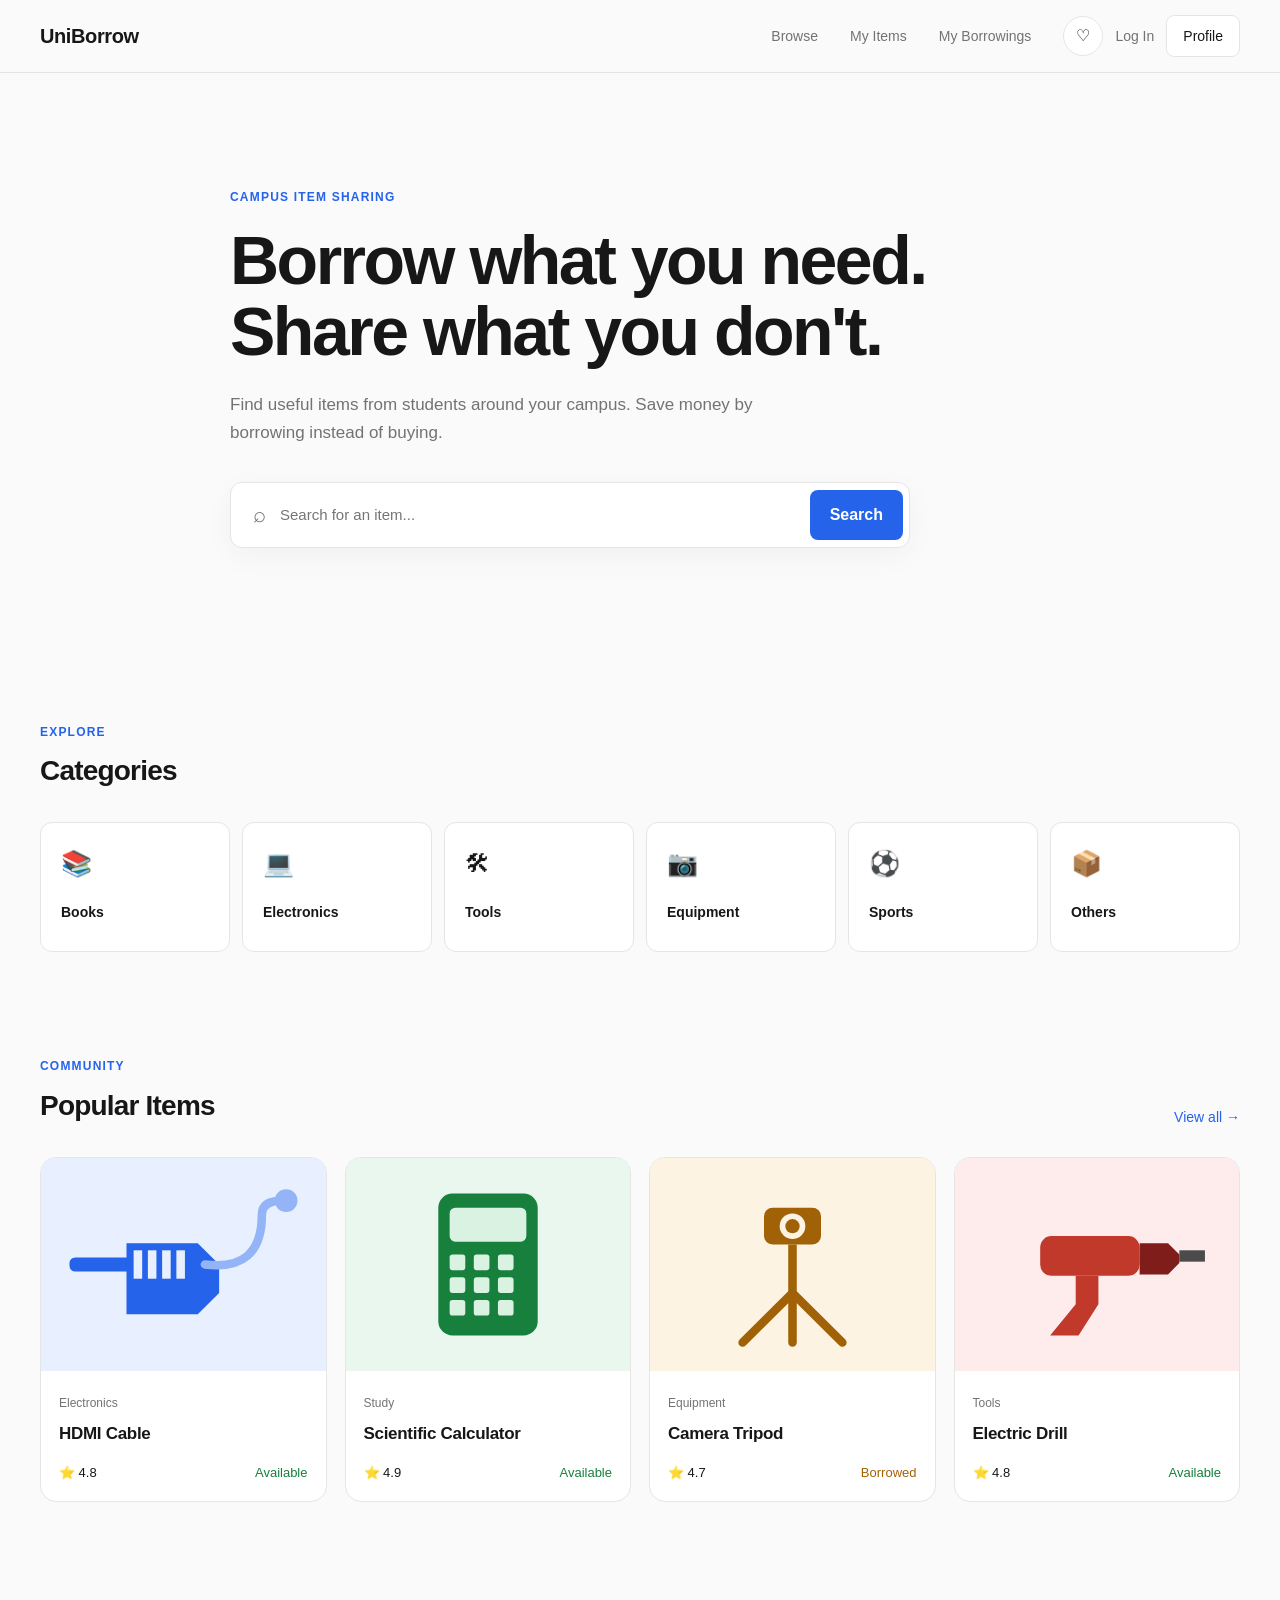
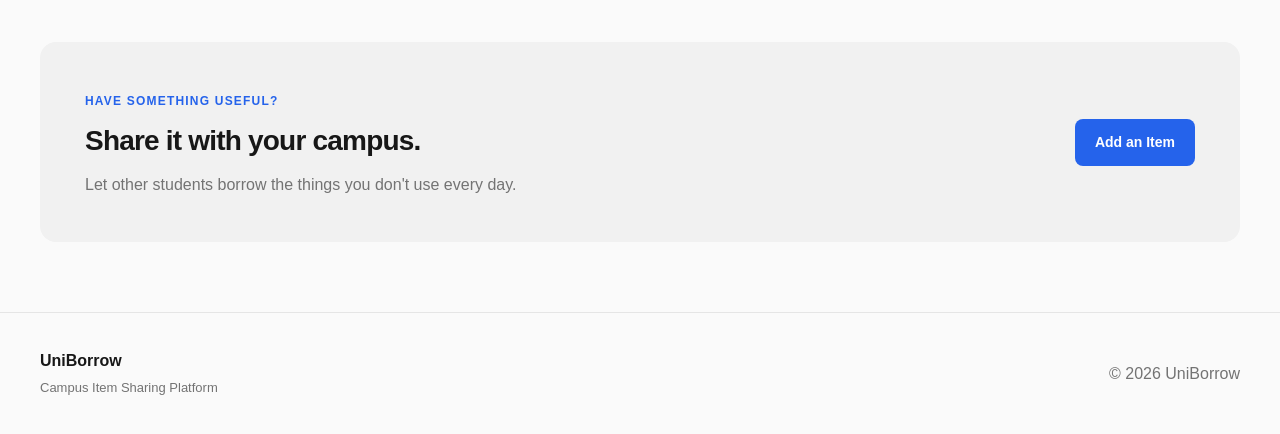
==== client/pages/index.html @ d25ca8e8 "Add files via upload" ====
<!DOCTYPE html>
<html lang="en">
<head>
    <meta charset="UTF-8">
    <meta name="viewport" content="width=device-width, initial-scale=1.0">
    <title>UniBorrow — UniBorrow</title>
    <link rel="stylesheet" href="../css/global.css">
    <link rel="stylesheet" href="../css/pages.css">
    
</head>
<body>
    <header class="navbar">
        <div class="container navbar-inner">
            <a href="index.html" class="logo">UniBorrow</a>
            <nav class="nav-links">
                <a href="browse.html">Browse</a>
                <a href="my-items.html">My Items</a>
                <a href="my-borrowings.html">My Borrowings</a>
            </nav>
            <div class="nav-actions">
                <button class="icon-button" aria-label="Notifications">♡</button>
                <a href="login.html" style="font-size:14px;color:var(--text-secondary);">Log In</a>
                <a href="profile.html" class="profile-button">Profile</a>
            </div>
        </div>
    </header>

    <main>
        <section class="hero">
            <div class="container hero-content">
                <span class="eyebrow">Campus Item Sharing</span>
                <h1>Borrow what you need.<br>Share what you don't.</h1>
                <p>Find useful items from students around your campus. Save money by borrowing instead of buying.</p>
                <form class="search-box" id="searchForm">
                    <span class="search-icon">⌕</span>
                    <input type="text" id="searchInput" placeholder="Search for an item..." autocomplete="off">
                    <button type="submit">Search</button>
                </form>
            </div>
        </section>

        <section class="section">
            <div class="container">
                <div class="section-header">
                    <div>
                        <span class="section-label">Explore</span>
                        <h2>Categories</h2>
                    </div>
                </div>
                <div class="categories">
                    <a href="browse.html?category=books" class="category-card"><span class="category-icon">📚</span><span>Books</span></a>
                    <a href="browse.html?category=electronics" class="category-card"><span class="category-icon">💻</span><span>Electronics</span></a>
                    <a href="browse.html?category=tools" class="category-card"><span class="category-icon">🛠</span><span>Tools</span></a>
                    <a href="browse.html?category=equipment" class="category-card"><span class="category-icon">📷</span><span>Equipment</span></a>
                    <a href="browse.html?category=sports" class="category-card"><span class="category-icon">⚽</span><span>Sports</span></a>
                    <a href="browse.html?category=others" class="category-card"><span class="category-icon">📦</span><span>Others</span></a>
                </div>
            </div>
        </section>

        <section class="section popular-section">
            <div class="container">
                <div class="section-header">
                    <div>
                        <span class="section-label">Community</span>
                        <h2>Popular Items</h2>
                    </div>
                    <a href="browse.html" class="view-all">View all →</a>
                </div>
                <div class="items-grid">
                <article class="item-card"><a href="item-detail.html?id=hdmi-cable" style="color:inherit;display:block;">
                    <div class="item-image">
                        <img src="../img/hdmi.svg" alt="HDMI Cable">
                    </div>
                    <div class="item-content">
                        <span class="item-category">Electronics</span>
                        <h3>HDMI Cable</h3>
                        <div class="item-meta">
                            <span>⭐ 4.8</span>
                            <span class="available">Available</span>
                        </div>
                    </div>
                </a></article>
                <article class="item-card"><a href="item-detail.html?id=scientific-calculator" style="color:inherit;display:block;">
                    <div class="item-image">
                        <img src="../img/calculator.svg" alt="Scientific Calculator">
                    </div>
                    <div class="item-content">
                        <span class="item-category">Study</span>
                        <h3>Scientific Calculator</h3>
                        <div class="item-meta">
                            <span>⭐ 4.9</span>
                            <span class="available">Available</span>
                        </div>
                    </div>
                </a></article>
                <article class="item-card"><a href="item-detail.html?id=camera-tripod" style="color:inherit;display:block;">
                    <div class="item-image">
                        <img src="../img/tripod.svg" alt="Camera Tripod">
                    </div>
                    <div class="item-content">
                        <span class="item-category">Equipment</span>
                        <h3>Camera Tripod</h3>
                        <div class="item-meta">
                            <span>⭐ 4.7</span>
                            <span class="borrowed">Borrowed</span>
                        </div>
                    </div>
                </a></article>
                <article class="item-card"><a href="item-detail.html?id=electric-drill" style="color:inherit;display:block;">
                    <div class="item-image">
                        <img src="../img/drill.svg" alt="Electric Drill">
                    </div>
                    <div class="item-content">
                        <span class="item-category">Tools</span>
                        <h3>Electric Drill</h3>
                        <div class="item-meta">
                            <span>⭐ 4.8</span>
                            <span class="available">Available</span>
                        </div>
                    </div>
                </a></article>
                </div>
            </div>
        </section>

        <section class="cta-section">
            <div class="container">
                <div class="cta">
                    <div>
                        <span class="section-label">Have something useful?</span>
                        <h2>Share it with your campus.</h2>
                        <p>Let other students borrow the things you don't use every day.</p>
                    </div>
                    <a href="add-item.html" class="primary-button">Add an Item</a>
                </div>
            </div>
        </section>

    </main>
    <footer class="footer">
        <div class="container footer-inner">
            <div>
                <strong>UniBorrow</strong>
                <p>Campus Item Sharing Platform</p>
            </div>
            <span>© 2026 UniBorrow</span>
        </div>
    </footer>

    <script src="../js/items.js"></script>
    <script src="../js/app.js"></script>
</body>
</html>
---- client/css/global.css ----
/* ==============================
   RESET
================================= */

* {
    margin: 0;
    padding: 0;
    box-sizing: border-box;
}

html {
    scroll-behavior: smooth;
}

body {
    font-family: Inter, "Noto Sans Thai", Arial, sans-serif;
    background: #fafafa;
    color: #171717;
    line-height: 1.6;
}

a {
    color: inherit;
    text-decoration: none;
}

button,
input {
    font: inherit;
}


/* ==============================
   VARIABLES
================================= */

:root {

    --background: #fafafa;
    --surface: #ffffff;

    --text: #171717;
    --text-secondary: #737373;

    --border: #e5e5e5;

    --accent: #2563eb;

    --success: #16803c;

    --warning: #a16207;

    --radius-sm: 8px;
    --radius-md: 12px;
    --radius-lg: 16px;

    --container: 1200px;
}


/* ==============================
   CONTAINER
================================= */

.container {
    width: min(
        calc(100% - 48px),
        var(--container)
    );

    margin: 0 auto;
}


/* ==============================
   NAVBAR
================================= */

.navbar {
    background: rgba(250, 250, 250, 0.95);
    border-bottom: 1px solid var(--border);

    position: sticky;
    top: 0;
    z-index: 100;
}

.navbar-inner {
    height: 72px;

    display: flex;
    align-items: center;
    justify-content: space-between;
}

.logo {
    font-size: 20px;
    font-weight: 700;
    letter-spacing: -0.4px;
}

.nav-links {
    display: flex;
    gap: 32px;

    margin-left: auto;
    margin-right: 32px;
}

.nav-links a {
    font-size: 14px;
    color: var(--text-secondary);

    transition: color 0.2s ease;
}

.nav-links a:hover {
    color: var(--text);
}

.nav-actions {
    display: flex;
    align-items: center;
    gap: 12px;
}

.icon-button {
    width: 40px;
    height: 40px;

    border: 1px solid var(--border);
    background: var(--surface);

    border-radius: 50%;

    cursor: pointer;
}

.profile-button {
    padding: 9px 16px;

    border: 1px solid var(--border);
    border-radius: var(--radius-sm);

    background: var(--surface);

    font-size: 14px;
}


/* ==============================
   HERO
================================= */

.hero {
    padding: 110px 0 100px;
}

.hero-content {
    max-width: 820px;
}

.eyebrow,
.section-label {
    font-size: 12px;
    font-weight: 600;

    text-transform: uppercase;
    letter-spacing: 1.2px;

    color: var(--accent);
}

.hero h1 {
    margin-top: 16px;

    font-size: clamp(42px, 6vw, 68px);

    line-height: 1.05;

    letter-spacing: -2.5px;
}

.hero p {
    max-width: 600px;

    margin-top: 24px;

    font-size: 17px;

    color: var(--text-secondary);
}


/* ==============================
   SEARCH
================================= */

.search-box {
    display: flex;
    align-items: center;

    max-width: 680px;

    margin-top: 36px;

    padding: 6px;

    background: var(--surface);

    border: 1px solid var(--border);

    border-radius: var(--radius-md);

    box-shadow:
        0 8px 30px rgba(0, 0, 0, 0.04);
}

.search-icon {
    padding-left: 16px;

    font-size: 22px;

    color: var(--text-secondary);
}

.search-box input {
    flex: 1;

    min-width: 0;

    padding: 14px;

    border: none;
    outline: none;

    background: transparent;

    font-size: 15px;
}

.search-box button {
    padding: 12px 20px;

    border: none;

    border-radius: 8px;

    background: var(--accent);
    color: white;

    cursor: pointer;

    font-weight: 600;
}


/* ==============================
   SECTION
================================= */

.section {
    padding: 70px 0;
}

.section-header {
    display: flex;
    justify-content: space-between;
    align-items: end;

    margin-bottom: 28px;
}

.section-header h2 {
    margin-top: 6px;

    font-size: 28px;

    letter-spacing: -0.8px;
}

.view-all {
    font-size: 14px;
    color: var(--accent);
}


/* ==============================
   CATEGORIES
================================= */

.categories {
    display: grid;

    grid-template-columns:
        repeat(6, 1fr);

    gap: 12px;
}

.category-card {
    display: flex;
    flex-direction: column;
    align-items: flex-start;

    gap: 18px;

    min-height: 130px;

    padding: 20px;

    background: var(--surface);

    border: 1px solid var(--border);

    border-radius: var(--radius-md);

    cursor: pointer;

    text-align: left;

    transition:
        transform 0.2s ease,
        border-color 0.2s ease;
}

.category-card:hover {
    transform: translateY(-2px);

    border-color: #cfcfcf;
}

.category-icon {
    font-size: 25px;
}

.category-card span:last-child {
    font-size: 14px;
    font-weight: 600;
}


/* ==============================
   ITEMS
================================= */

.popular-section {
    padding-top: 30px;
}

.items-grid {
    display: grid;

    grid-template-columns:
        repeat(4, 1fr);

    gap: 18px;
}

.item-card {
    overflow: hidden;

    background: var(--surface);

    border: 1px solid var(--border);

    border-radius: var(--radius-lg);

    transition:
        transform 0.2s ease,
        box-shadow 0.2s ease;
}

.item-card:hover {
    transform: translateY(-3px);

    box-shadow:
        0 12px 35px rgba(0, 0, 0, 0.06);
}

.item-image {
    aspect-ratio: 4 / 3;

    display: flex;
    align-items: center;
    justify-content: center;

    background: #f0f0f0;

    color: #a0a0a0;

    font-size: 13px;
    font-weight: 700;
    letter-spacing: 1px;
}

.item-content {
    padding: 18px;
}

.item-category {
    font-size: 12px;

    color: var(--text-secondary);
}

.item-content h3 {
    margin-top: 5px;

    font-size: 17px;

    letter-spacing: -0.3px;
}

.item-meta {
    display: flex;
    justify-content: space-between;

    margin-top: 16px;

    font-size: 13px;
}

.available {
    color: var(--success);
}

.borrowed {
    color: var(--warning);
}


/* ==============================
   CTA
================================= */

.cta-section {
    padding: 70px 0;
}

.cta {
    display: flex;
    align-items: center;
    justify-content: space-between;

    gap: 40px;

    padding: 45px;

    background: #f1f1f1;

    border-radius: var(--radius-lg);
}

.cta h2 {
    margin-top: 6px;

    font-size: 28px;

    letter-spacing: -0.8px;
}

.cta p {
    margin-top: 8px;

    color: var(--text-secondary);
}

.primary-button {
    flex-shrink: 0;

    padding: 12px 20px;

    background: var(--accent);
    color: white;

    border-radius: var(--radius-sm);

    font-size: 14px;
    font-weight: 600;
}


/* ==============================
   FOOTER
================================= */

.footer {
    border-top: 1px solid var(--border);

    padding: 35px 0;

    color: var(--text-secondary);
}

.footer-inner {
    display: flex;
    align-items: center;
    justify-content: space-between;
}

.footer strong {
    color: var(--text);
}

.footer p {
    margin-top: 4px;

    font-size: 13px;
}


/* ==============================
   RESPONSIVE
================================= */

@media (max-width: 900px) {

    .nav-links {
        display: none;
    }

    .categories {
        grid-template-columns:
            repeat(3, 1fr);
    }

    .items-grid {
        grid-template-columns:
            repeat(2, 1fr);
    }

}


@media (max-width: 600px) {

    .container {
        width: min(
            calc(100% - 32px),
            var(--container)
        );
    }

    .navbar-inner {
        height: 64px;
    }

    .hero {
        padding: 75px 0 65px;
    }

    .hero h1 {
        font-size: 42px;
        letter-spacing: -1.8px;
    }

    .hero p {
        font-size: 15px;
    }

    .search-box {
        margin-top: 28px;
    }

    .search-box button {
        padding: 11px 14px;
    }

    .categories {
        grid-template-columns:
            repeat(2, 1fr);
    }

    .items-grid {
        grid-template-columns: 1fr;
    }

    .section {
        padding: 50px 0;
    }

    .cta {
        flex-direction: column;
        align-items: flex-start;

        padding: 30px;
    }

    .footer-inner {
        flex-direction: column;
        align-items: flex-start;

        gap: 20px;
    }

}
---- client/css/pages.css ----
/* ==============================
   PAGE HEADER (non-hero pages)
================================= */

.page-header {
    padding: 48px 0 32px;
}

.page-header h1 {
    margin-top: 6px;
    font-size: 34px;
    letter-spacing: -1px;
}

/* ==============================
   BREADCRUMB
================================= */

.breadcrumb {
    padding-top: 24px;
    font-size: 13px;
    color: var(--text-secondary);
}

.breadcrumb a {
    color: var(--accent);
}

/* ==============================
   FILTER BAR
================================= */

.filter-bar {
    display: flex;
    gap: 12px;
    flex-wrap: wrap;
    margin-bottom: 28px;
}

.filter-bar select,
.filter-bar input[type="text"] {
    padding: 10px 14px;
    border: 1px solid var(--border);
    border-radius: var(--radius-sm);
    background: var(--surface);
    font-size: 14px;
}

.filter-bar input[type="text"] {
    flex: 1;
    min-width: 200px;
}

/* ==============================
   IMAGE IN CARDS
================================= */

.item-image img {
    width: 100%;
    height: 100%;
    object-fit: cover;
    display: block;
}

/* ==============================
   ITEM DETAIL
================================= */

.detail-layout {
    display: grid;
    grid-template-columns: 1fr 1fr;
    gap: 48px;
    padding: 40px 0 80px;
    align-items: start;
}

.detail-image {
    aspect-ratio: 4 / 3;
    background: var(--surface);
    border: 1px solid var(--border);
    border-radius: var(--radius-lg);
    overflow: hidden;
}

.detail-image img {
    width: 100%;
    height: 100%;
    object-fit: cover;
}

.detail-title {
    font-size: 30px;
    letter-spacing: -0.8px;
    margin-top: 8px;
}

.detail-meta {
    display: flex;
    gap: 16px;
    align-items: center;
    margin-top: 10px;
    font-size: 14px;
    color: var(--text-secondary);
}

.status-pill {
    display: inline-block;
    padding: 4px 12px;
    border-radius: 999px;
    font-size: 12px;
    font-weight: 600;
}

.status-pill.available {
    background: #e5f6ea;
    color: var(--success);
}

.status-pill.borrowed,
.status-pill.due-soon {
    background: #fdf1de;
    color: var(--warning);
}

.status-pill.overdue {
    background: #fbe7e6;
    color: #b3261e;
}

.owner-box {
    display: flex;
    align-items: center;
    gap: 12px;
    margin-top: 24px;
    padding: 16px;
    background: var(--surface);
    border: 1px solid var(--border);
    border-radius: var(--radius-md);
}

.avatar {
    width: 44px;
    height: 44px;
    border-radius: 50%;
    background: var(--accent);
    color: white;
    display: flex;
    align-items: center;
    justify-content: center;
    font-weight: 700;
    flex-shrink: 0;
}

.detail-desc {
    margin-top: 24px;
}

.detail-desc h3,
.detail-avail h3 {
    font-size: 13px;
    text-transform: uppercase;
    letter-spacing: 0.8px;
    color: var(--text-secondary);
    margin-bottom: 8px;
}

.detail-avail {
    margin-top: 24px;
}

.detail-actions {
    margin-top: 32px;
}

.full-button {
    width: 100%;
    padding: 14px;
    border: none;
    border-radius: var(--radius-sm);
    background: var(--accent);
    color: white;
    font-size: 15px;
    font-weight: 600;
    cursor: pointer;
}

.full-button:hover {
    opacity: 0.92;
}

/* ==============================
   FORMS
================================= */

.form-card {
    max-width: 520px;
    margin: 0 auto;
    padding: 36px;
    background: var(--surface);
    border: 1px solid var(--border);
    border-radius: var(--radius-lg);
}

.field {
    margin-bottom: 20px;
}

.field label {
    display: block;
    font-size: 13px;
    font-weight: 600;
    margin-bottom: 6px;
}

.field input,
.field select,
.field textarea {
    width: 100%;
    padding: 12px 14px;
    border: 1px solid var(--border);
    border-radius: var(--radius-sm);
    background: var(--background);
    font-size: 14px;
}

.field textarea {
    resize: vertical;
    min-height: 90px;
}

.upload-box {
    border: 1.5px dashed var(--border);
    border-radius: var(--radius-md);
    padding: 28px;
    text-align: center;
    color: var(--text-secondary);
    font-size: 13px;
    cursor: pointer;
}

.form-note {
    text-align: center;
    margin-top: 18px;
    font-size: 13px;
    color: var(--text-secondary);
}

.auth-wrap {
    padding: 70px 0 90px;
}

/* ==============================
   TABS
================================= */

.tabs {
    display: flex;
    gap: 8px;
    margin-bottom: 24px;
    border-bottom: 1px solid var(--border);
}

.tab {
    padding: 10px 16px;
    font-size: 14px;
    color: var(--text-secondary);
    border-bottom: 2px solid transparent;
    cursor: pointer;
    background: none;
    border-left: none;
    border-right: none;
    border-top: none;
}

.tab.active {
    color: var(--text);
    border-bottom-color: var(--accent);
    font-weight: 600;
}

/* ==============================
   LIST ROWS (My Borrowing / My Items)
================================= */

.list-row {
    display: flex;
    align-items: center;
    gap: 18px;
    padding: 16px;
    background: var(--surface);
    border: 1px solid var(--border);
    border-radius: var(--radius-md);
    margin-bottom: 12px;
}

.list-row-thumb {
    width: 64px;
    height: 64px;
    border-radius: var(--radius-sm);
    overflow: hidden;
    flex-shrink: 0;
    background: #f0f0f0;
}

.list-row-thumb img {
    width: 100%;
    height: 100%;
    object-fit: cover;
}

.list-row-info {
    flex: 1;
    min-width: 0;
}

.list-row-info h4 {
    font-size: 15px;
    margin-bottom: 4px;
}

.list-row-info span {
    font-size: 13px;
    color: var(--text-secondary);
}

.list-row-action {
    flex-shrink: 0;
}

.small-button {
    padding: 8px 14px;
    border: 1px solid var(--border);
    border-radius: var(--radius-sm);
    background: var(--surface);
    font-size: 13px;
    cursor: pointer;
}

.small-button:hover {
    border-color: var(--accent);
    color: var(--accent);
}

.empty-state {
    text-align: center;
    padding: 60px 20px;
    color: var(--text-secondary);
}

/* ==============================
   PROFILE
================================= */

.profile-header {
    display: flex;
    align-items: center;
    gap: 24px;
    padding: 48px 0 32px;
}

.profile-avatar {
    width: 84px;
    height: 84px;
    border-radius: 50%;
    background: var(--accent);
    color: white;
    display: flex;
    align-items: center;
    justify-content: center;
    font-size: 30px;
    font-weight: 700;
    flex-shrink: 0;
}

.profile-name {
    font-size: 26px;
    letter-spacing: -0.6px;
}

.profile-sub {
    color: var(--text-secondary);
    font-size: 14px;
    margin-top: 4px;
}

.stats-row {
    display: grid;
    grid-template-columns: repeat(3, 1fr);
    gap: 16px;
    margin-bottom: 40px;
}

.stat-card {
    padding: 20px;
    background: var(--surface);
    border: 1px solid var(--border);
    border-radius: var(--radius-md);
    text-align: center;
}

.stat-card .num {
    font-size: 26px;
    font-weight: 700;
    letter-spacing: -0.5px;
}

.stat-card .label {
    font-size: 12px;
    color: var(--text-secondary);
    margin-top: 4px;
}

/* ==============================
   RESPONSIVE ADDITIONS
================================= */

@media (max-width: 900px) {
    .detail-layout {
        grid-template-columns: 1fr;
    }
}

@media (max-width: 600px) {
    .stats-row {
        grid-template-columns: 1fr;
    }

    .form-card {
        padding: 24px;
    }
}
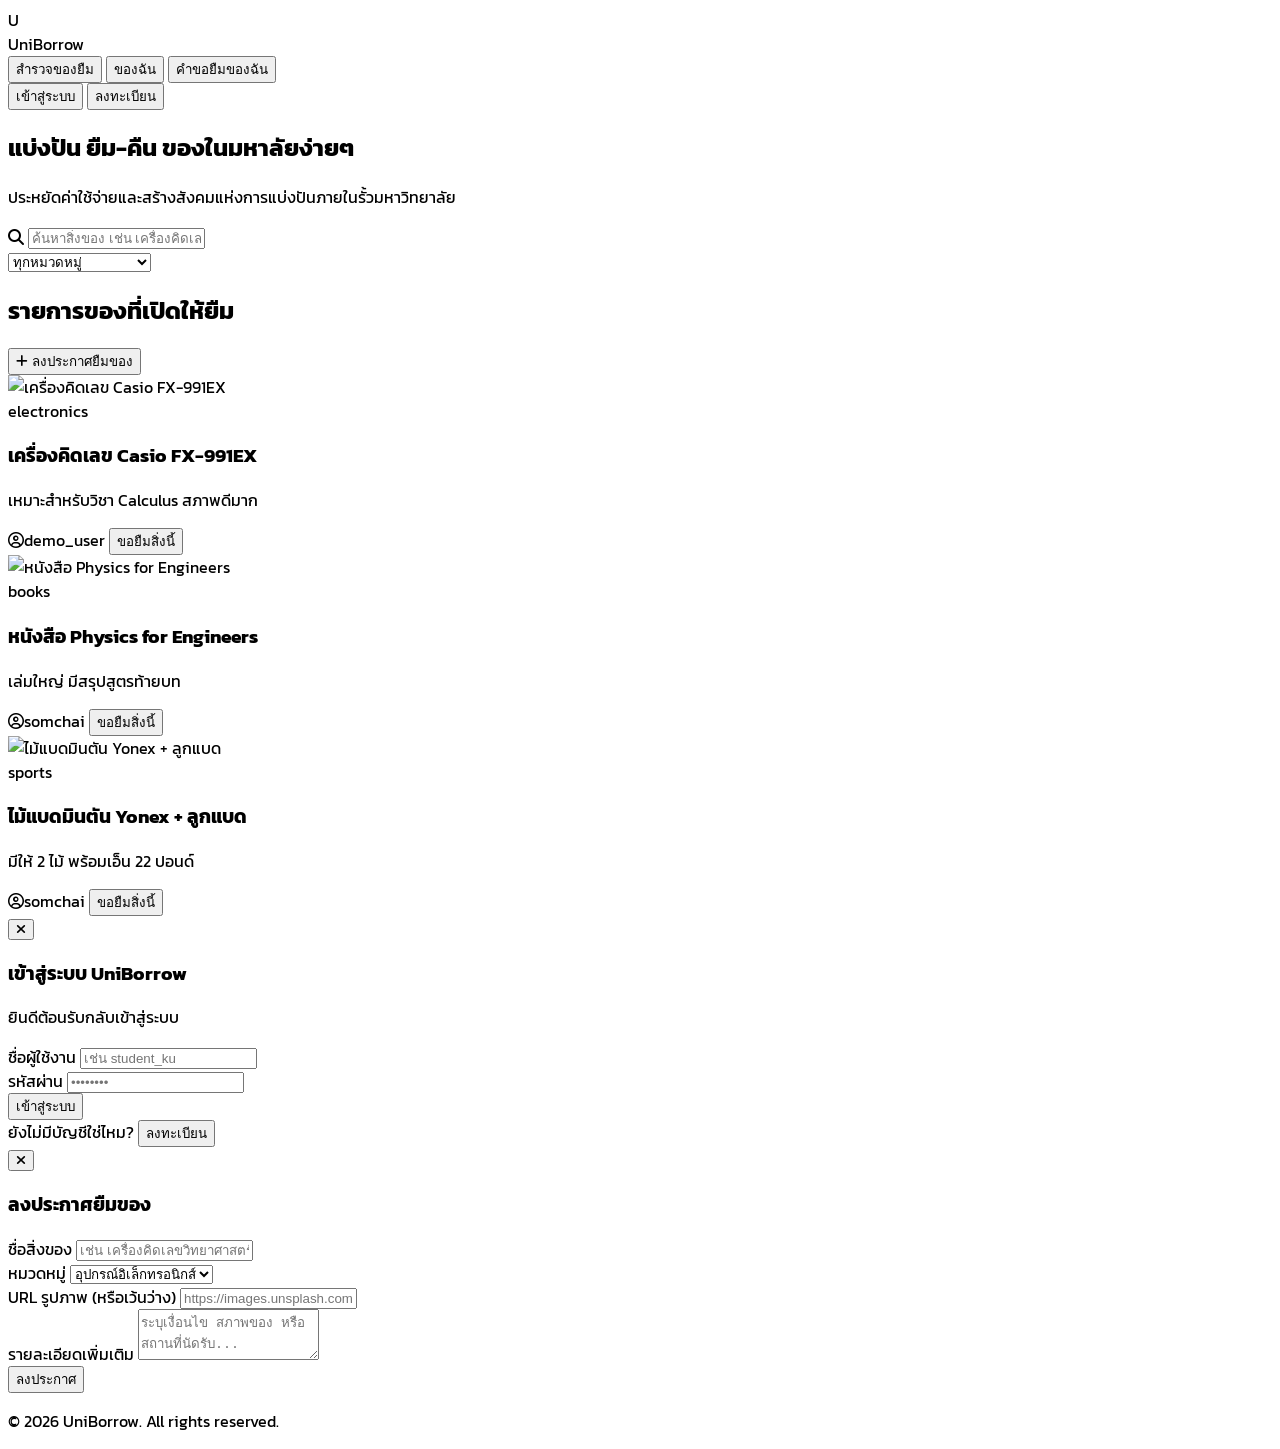
==== commit 4e323871: "Update index.html" ====
--- a/client/pages/index.html
+++ b/client/pages/index.html
@@ -1,154 +1,458 @@
 <!DOCTYPE html>
-<html lang="en">
+<html lang="th">
 <head>
-    <meta charset="UTF-8">
-    <meta name="viewport" content="width=device-width, initial-scale=1.0">
-    <title>UniBorrow — UniBorrow</title>
-    <link rel="stylesheet" href="../css/global.css">
-    <link rel="stylesheet" href="../css/pages.css">
-    
+  <meta charset="UTF-8" />
+  <meta name="viewport" content="width=device-width, initial-scale=1.0" />
+  <title>UniBorrow - แพลตฟอร์มยืม-คืนของในมหาวิทยาลัย</title>
+  <script src="https://cdn.tailwindcss.com"></script>
+  <link rel="stylesheet" href="https://cdnjs.cloudflare.com/ajax/libs/font-awesome/6.4.0/css/all.min.css" />
+  <style>
+    @import url('https://fonts.googleapis.com/css2?family=Kanit:wght@300;400;500;600&display=swap');
+    body { font-family: 'Kanit', sans-serif; }
+    .tab-content { display: none; }
+    .tab-content.active { display: block; }
+  </style>
 </head>
-<body>
-    <header class="navbar">
-        <div class="container navbar-inner">
-            <a href="index.html" class="logo">UniBorrow</a>
-            <nav class="nav-links">
-                <a href="browse.html">Browse</a>
-                <a href="my-items.html">My Items</a>
-                <a href="my-borrowings.html">My Borrowings</a>
-            </nav>
-            <div class="nav-actions">
-                <button class="icon-button" aria-label="Notifications">♡</button>
-                <a href="login.html" style="font-size:14px;color:var(--text-secondary);">Log In</a>
-                <a href="profile.html" class="profile-button">Profile</a>
+<body class="bg-slate-50 text-slate-800 min-h-screen flex flex-col">
+
+  <!-- Navigation -->
+  <nav class="bg-white border-b border-slate-200 sticky top-0 z-50">
+    <div class="max-w-6xl mx-auto px-4 sm:px-6 lg:px-8">
+      <div class="flex justify-between h-16 items-center">
+        <div class="flex items-center space-x-3 cursor-pointer" onclick="switchTab('explore')">
+          <div class="w-10 h-10 rounded-xl bg-indigo-600 flex items-center justify-center text-white font-bold text-xl shadow-md shadow-indigo-100">
+            U
+          </div>
+          <span class="text-xl font-bold bg-gradient-to-r from-indigo-600 to-violet-600 bg-clip-text text-transparent">UniBorrow</span>
+        </div>
+
+        <!-- Navigation Links -->
+        <div class="hidden md:flex items-center space-x-1">
+          <button onclick="switchTab('explore')" class="nav-btn px-4 py-2 rounded-lg text-sm font-medium text-slate-600 hover:bg-slate-100 transition">สำรวจของยืม</button>
+          <button id="nav-my-items" onclick="switchTab('my-items')" class="nav-btn px-4 py-2 rounded-lg text-sm font-medium text-slate-600 hover:bg-slate-100 transition hidden">ของฉัน</button>
+          <button id="nav-my-requests" onclick="switchTab('my-requests')" class="nav-btn px-4 py-2 rounded-lg text-sm font-medium text-slate-600 hover:bg-slate-100 transition hidden">คำขอยืมของฉัน</button>
+        </div>
+
+        <!-- User Actions -->
+        <div class="flex items-center space-x-3" id="auth-buttons">
+          <!-- Rendered via JS -->
+        </div>
+      </div>
+    </div>
+  </nav>
+
+  <!-- Main Content Area -->
+  <main class="max-w-6xl mx-auto px-4 sm:px-6 lg:px-8 py-8 flex-grow w-full">
+
+    <!-- Tab 1: Explore & Search -->
+    <section id="tab-explore" class="tab-content active space-y-6">
+      <div class="bg-gradient-to-r from-indigo-500 to-purple-600 rounded-2xl p-6 md:p-10 text-white shadow-lg">
+        <h1 class="text-2xl md:text-4xl font-bold mb-2">แบ่งปัน ยืม-คืน ของในมหาลัยง่ายๆ</h1>
+        <p class="text-indigo-100 mb-6 text-sm md:text-base">ประหยัดค่าใช้จ่ายและสร้างสังคมแห่งการแบ่งปันภายในรั้วมหาวิทยาลัย</p>
+        
+        <div class="flex flex-col sm:flex-row gap-3 bg-white p-2 rounded-xl shadow-md">
+          <div class="flex-1 flex items-center px-3 text-slate-400">
+            <i class="fa-solid font-bold fa-magnifying-glass mr-2"></i>
+            <input type="text" id="search-input" oninput="filterItems()" placeholder="ค้นหาสิ่งของ เช่น เครื่องคิดเลข, หนังสือ..." class="w-full text-slate-800 focus:outline-none text-sm" />
+          </div>
+          <select id="category-filter" onchange="filterItems()" class="bg-slate-50 text-slate-700 px-3 py-2 rounded-lg text-sm font-medium focus:outline-none border border-slate-200">
+            <option value="all">ทุกหมวดหมู่</option>
+            <option value="electronics">อุปกรณ์อิเล็กทรอนิกส์</option>
+            <option value="books">หนังสือ / การเรียน</option>
+            <option value="sports">อุปกรณ์กีฬา</option>
+            <option value="others">อื่นๆ</option>
+          </select>
+        </div>
+      </div>
+
+      <div class="flex justify-between items-center pt-4">
+        <h2 class="text-xl font-bold text-slate-800">รายการของที่เปิดให้ยืม</h2>
+        <button id="add-item-btn" onclick="openAddItemModal()" class="hidden bg-indigo-600 hover:bg-indigo-700 text-white px-4 py-2 rounded-xl text-sm font-medium shadow-md shadow-indigo-100 transition flex items-center gap-2">
+          <i class="fa-solid fa-plus"></i> ลงประกาศยืมของ
+        </button>
+      </div>
+
+      <!-- Item Grid -->
+      <div id="items-grid" class="grid grid-cols-1 sm:grid-cols-2 md:grid-cols-3 lg:grid-cols-4 gap-6">
+        <!-- Rendered dynamically -->
+      </div>
+    </section>
+
+    <!-- Tab 2: My Items -->
+    <section id="tab-my-items" class="tab-content space-y-6">
+      <div class="flex justify-between items-center">
+        <div>
+          <h1 class="text-2xl font-bold text-slate-800">ของที่ฉันเปิดให้ยืม</h1>
+          <p class="text-sm text-slate-500">จัดการรายการสิ่งของที่คุณลงประกาศไว้</p>
+        </div>
+        <button onclick="openAddItemModal()" class="bg-indigo-600 hover:bg-indigo-700 text-white px-4 py-2 rounded-xl text-sm font-medium transition flex items-center gap-2">
+          <i class="fa-solid fa-plus"></i> เพิ่มรายการ
+        </button>
+      </div>
+      <div id="my-items-grid" class="grid grid-cols-1 sm:grid-cols-2 md:grid-cols-3 lg:grid-cols-4 gap-6">
+        <!-- Rendered dynamically -->
+      </div>
+    </section>
+
+    <!-- Tab 3: My Requests -->
+    <section id="tab-my-requests" class="tab-content space-y-6">
+      <div>
+        <h1 class="text-2xl font-bold text-slate-800">คำขอยืมของฉัน</h1>
+        <p class="text-sm text-slate-500">ติดตามสถานะคำขอยืมสิ่งของของคุณ</p>
+      </div>
+      <div id="my-requests-list" class="space-y-4">
+        <!-- Rendered dynamically -->
+      </div>
+    </section>
+
+  </main>
+
+  <!-- Login/Register Modal -->
+  <div id="auth-modal" class="fixed inset-0 bg-slate-900/40 backdrop-blur-sm hidden items-center justify-center p-4 z-50">
+    <div class="bg-white w-full max-w-md rounded-2xl p-6 shadow-2xl relative">
+      <button onclick="closeAuthModal()" class="absolute top-4 right-4 text-slate-400 hover:text-slate-600"><i class="fa-solid fa-xmark text-lg"></i></button>
+      
+      <div class="mb-6 text-center">
+        <h3 id="auth-title" class="text-xl font-bold text-slate-800">เข้าสู่ระบบ UniBorrow</h3>
+        <p id="auth-subtitle" class="text-xs text-slate-500 mt-1">ยินดีต้อนรับกลับเข้าสู่ระบบ</p>
+      </div>
+
+      <form id="auth-form" onsubmit="handleAuthSubmit(event)" class="space-y-4">
+        <div>
+          <label class="block text-xs font-semibold text-slate-600 mb-1">ชื่อผู้ใช้งาน</label>
+          <input type="text" id="auth-username" required class="w-full px-3 py-2 border border-slate-200 rounded-lg text-sm focus:outline-none focus:ring-2 focus:ring-indigo-500" placeholder="เช่น student_ku">
+        </div>
+        <div>
+          <label class="block text-xs font-semibold text-slate-600 mb-1">รหัสผ่าน</label>
+          <input type="password" id="auth-password" required class="w-full px-3 py-2 border border-slate-200 rounded-lg text-sm focus:outline-none focus:ring-2 focus:ring-indigo-500" placeholder="••••••••">
+        </div>
+        <button type="submit" id="auth-submit-btn" class="w-full bg-indigo-600 hover:bg-indigo-700 text-white py-2.5 rounded-xl text-sm font-medium shadow-md shadow-indigo-100 transition">
+          เข้าสู่ระบบ
+        </button>
+      </form>
+
+      <div class="mt-4 text-center text-xs text-slate-500">
+        <span id="auth-toggle-text">ยังไม่มีบัญชีใช่ไหม?</span>
+        <button onclick="toggleAuthMode()" id="auth-toggle-btn" class="text-indigo-600 font-semibold hover:underline ml-1">ลงทะเบียน</button>
+      </div>
+    </div>
+  </div>
+
+  <!-- Add Item Modal -->
+  <div id="add-item-modal" class="fixed inset-0 bg-slate-900/40 backdrop-blur-sm hidden items-center justify-center p-4 z-50">
+    <div class="bg-white w-full max-w-lg rounded-2xl p-6 shadow-2xl relative">
+      <button onclick="closeAddItemModal()" class="absolute top-4 right-4 text-slate-400 hover:text-slate-600"><i class="fa-solid fa-xmark text-lg"></i></button>
+      <h3 class="text-xl font-bold text-slate-800 mb-4">ลงประกาศยืมของ</h3>
+
+      <form onsubmit="handleAddItemSubmit(event)" class="space-y-4">
+        <div>
+          <label class="block text-xs font-semibold text-slate-600 mb-1">ชื่อสิ่งของ</label>
+          <input type="text" id="item-title" required class="w-full px-3 py-2 border border-slate-200 rounded-lg text-sm focus:outline-none focus:ring-2 focus:ring-indigo-500" placeholder="เช่น เครื่องคิดเลขวิทยาศาสตร์ Casio">
+        </div>
+        <div class="grid grid-cols-2 gap-3">
+          <div>
+            <label class="block text-xs font-semibold text-slate-600 mb-1">หมวดหมู่</label>
+            <select id="item-category" class="w-full px-3 py-2 border border-slate-200 rounded-lg text-sm focus:outline-none focus:ring-2 focus:ring-indigo-500">
+              <option value="electronics">อุปกรณ์อิเล็กทรอนิกส์</option>
+              <option value="books">หนังสือ / การเรียน</option>
+              <option value="sports">อุปกรณ์กีฬา</option>
+              <option value="others">อื่นๆ</option>
+            </select>
+          </div>
+          <div>
+            <label class="block text-xs font-semibold text-slate-600 mb-1">URL รูปภาพ (หรือเว้นว่าง)</label>
+            <input type="url" id="item-image" class="w-full px-3 py-2 border border-slate-200 rounded-lg text-sm focus:outline-none focus:ring-2 focus:ring-indigo-500" placeholder="https://images.unsplash.com/...">
+          </div>
+        </div>
+        <div>
+          <label class="block text-xs font-semibold text-slate-600 mb-1">รายละเอียดเพิ่มเติม</label>
+          <textarea id="item-desc" rows="3" class="w-full px-3 py-2 border border-slate-200 rounded-lg text-sm focus:outline-none focus:ring-2 focus:ring-indigo-500" placeholder="ระบุเงื่อนไข สภาพของ หรือสถานที่นัดรับ..."></textarea>
+        </div>
+        <button type="submit" class="w-full bg-indigo-600 hover:bg-indigo-700 text-white py-2.5 rounded-xl text-sm font-medium shadow-md shadow-indigo-100 transition">
+          ลงประกาศ
+        </button>
+      </form>
+    </div>
+  </div>
+
+  <footer class="bg-white border-t border-slate-200 py-6 text-center text-xs text-slate-400">
+    <p>© 2026 UniBorrow. All rights reserved.</p>
+  </footer>
+
+  <!-- Application Logic Script -->
+  <script>
+    // Initial Seed Data
+    const defaultItems = [
+      { id: '1', title: 'เครื่องคิดเลข Casio FX-991EX', category: 'electronics', owner: 'demo_user', image: 'https://images.unsplash.com/photo-1594980596870-8aa52a78d8cd?w=400', desc: 'เหมาะสำหรับวิชา Calculus สภาพดีมาก' },
+      { id: '2', title: 'หนังสือ Physics for Engineers', category: 'books', owner: 'somchai', image: 'https://images.unsplash.com/photo-1544716278-ca5e3f4abd8c?w=400', desc: 'เล่มใหญ่ มีสรุปสูตรท้ายบท' },
+      { id: '3', title: 'ไม้แบดมินตัน Yonex + ลูกแบด', category: 'sports', owner: 'somchai', image: 'https://images.unsplash.com/photo-1626225967045-94408422615d?w=400', desc: 'มีให้ 2 ไม้ พร้อมเอ็น 22 ปอนด์' }
+    ];
+
+    let currentUser = JSON.parse(localStorage.getItem('uniborrow_user')) || null;
+    let items = JSON.parse(localStorage.getItem('uniborrow_items')) || defaultItems;
+    let requests = JSON.parse(localStorage.getItem('uniborrow_requests')) || [];
+    let isRegisterMode = false;
+
+    // Save state
+    function saveData() {
+      localStorage.setItem('uniborrow_items', JSON.stringify(items));
+      localStorage.setItem('uniborrow_requests', JSON.stringify(requests));
+      if (currentUser) {
+        localStorage.setItem('uniborrow_user', JSON.stringify(currentUser));
+      } else {
+        localStorage.removeItem('uniborrow_user');
+      }
+    }
+
+    // UI Navigation Tab Control
+    function switchTab(tabName) {
+      document.querySelectorAll('.tab-content').forEach(tab => tab.classList.remove('active'));
+      const target = document.getElementById(`tab-${tabName}`);
+      if (target) target.classList.add('active');
+
+      if (tabName === 'explore') renderItems(items);
+      if (tabName === 'my-items') renderMyItems();
+      if (tabName === 'my-requests') renderMyRequests();
+    }
+
+    // Auth Modal Handlers
+    function openAuthModal(registerMode = false) {
+      isRegisterMode = registerMode;
+      document.getElementById('auth-title').innerText = isRegisterMode ? 'สมัครสมาชิก UniBorrow' : 'เข้าสู่ระบบ UniBorrow';
+      document.getElementById('auth-subtitle').innerText = isRegisterMode ? 'สร้างบัญชีผู้ใช้ใหม่เพื่อเริ่มยืม-คืนของ' : 'ยินดีต้อนรับกลับเข้าสู่ระบบ';
+      document.getElementById('auth-submit-btn').innerText = isRegisterMode ? 'สมัครสมาชิก' : 'เข้าสู่ระบบ';
+      document.getElementById('auth-toggle-text').innerText = isRegisterMode ? 'มีบัญชีอยู่แล้วใช่ไหม?' : 'ยังไม่มีบัญชีใช่ไหม?';
+      document.getElementById('auth-toggle-btn').innerText = isRegisterMode ? 'เข้าสู่ระบบ' : 'ลงทะเบียน';
+      document.getElementById('auth-modal').classList.remove('hidden');
+      document.getElementById('auth-modal').classList.add('flex');
+    }
+
+    function closeAuthModal() {
+      document.getElementById('auth-modal').classList.add('hidden');
+      document.getElementById('auth-modal').classList.remove('flex');
+    }
+
+    function toggleAuthMode() {
+      openAuthModal(!isRegisterMode);
+    }
+
+    function handleAuthSubmit(e) {
+      e.preventDefault();
+      const username = document.getElementById('auth-username').value.trim();
+      if (!username) return;
+
+      currentUser = { username };
+      saveData();
+      closeAuthModal();
+      updateAuthUI();
+      renderItems(items);
+    }
+
+    function logout() {
+      currentUser = null;
+      saveData();
+      updateAuthUI();
+      switchTab('explore');
+    }
+
+    function updateAuthUI() {
+      const container = document.getElementById('auth-buttons');
+      const addBtn = document.getElementById('add-item-btn');
+      const navMyItems = document.getElementById('nav-my-items');
+      const navMyRequests = document.getElementById('nav-my-requests');
+
+      if (currentUser) {
+        container.innerHTML = `
+          <div class="flex items-center gap-2">
+            <span class="text-xs bg-indigo-50 text-indigo-700 px-3 py-1.5 rounded-full font-medium">
+              <i class="fa-solid fa-user mr-1"></i> ${currentUser.username}
+            </span>
+            <button onclick="logout()" class="text-xs text-slate-500 hover:text-red-600 px-2 py-1 transition">
+              <i class="fa-solid fa-right-from-bracket"></i> ออกจากระบบ
+            </button>
+          </div>
+        `;
+        if (addBtn) addBtn.classList.remove('hidden');
+        if (navMyItems) navMyItems.classList.remove('hidden');
+        if (navMyRequests) navMyRequests.classList.remove('hidden');
+      } else {
+        container.innerHTML = `
+          <button onclick="openAuthModal(false)" class="text-sm font-medium text-slate-600 hover:text-indigo-600 px-3 py-1.5">เข้าสู่ระบบ</button>
+          <button onclick="openAuthModal(true)" class="bg-indigo-600 hover:bg-indigo-700 text-white px-4 py-1.5 rounded-lg text-sm font-medium shadow-md shadow-indigo-100 transition">ลงทะเบียน</button>
+        `;
+        if (addBtn) addBtn.classList.add('hidden');
+        if (navMyItems) navMyItems.classList.add('hidden');
+        if (navMyRequests) navMyRequests.classList.add('hidden');
+      }
+    }
+
+    // Render Explore Grid
+    function renderItems(itemList) {
+      const grid = document.getElementById('items-grid');
+      if (!grid) return;
+
+      if (itemList.length === 0) {
+        grid.innerHTML = `<div class="col-span-full text-center py-12 text-slate-400">ไม่พบรายการสิ่งของ</div>`;
+        return;
+      }
+
+      grid.innerHTML = itemList.map(item => {
+        const isOwner = currentUser && currentUser.username === item.owner;
+        return `
+          <div class="bg-white rounded-2xl border border-slate-100 overflow-hidden shadow-sm hover:shadow-md transition flex flex-col">
+            <img src="${item.image || 'https://images.unsplash.com/photo-1584438784894-089d6a62b8fa?w=400'}" class="h-44 w-full object-cover" alt="${item.title}">
+            <div class="p-4 flex-grow flex flex-col justify-between">
+              <div>
+                <span class="text-[10px] uppercase font-bold tracking-wider text-indigo-600 bg-indigo-50 px-2 py-0.5 rounded-md">${item.category}</span>
+                <h3 class="font-semibold text-slate-800 text-base mt-2 line-clamp-1">${item.title}</h3>
+                <p class="text-xs text-slate-500 mt-1 line-clamp-2">${item.desc || 'ไม่มีรายละเอียดเพิ่มเติม'}</p>
+              </div>
+              <div class="mt-4 pt-3 border-t border-slate-50 flex items-center justify-between">
+                <span class="text-xs text-slate-400"><i class="fa-regular fa-circle-user mr-1"></i>${item.owner}</span>
+                <button 
+                  onclick="requestBorrow('${item.id}')" 
+                  ${isOwner ? 'disabled' : ''} 
+                  class="px-3 py-1.5 rounded-lg text-xs font-medium transition ${
+                    isOwner 
+                      ? 'bg-slate-100 text-slate-400 cursor-not-allowed' 
+                      : 'bg-indigo-50 text-indigo-600 hover:bg-indigo-600 hover:text-white'
+                  }">
+                  ${isOwner ? 'ของฉัน' : 'ขอยืมสิ่งนี้'}
+                </button>
+              </div>
             </div>
-        </div>
-    </header>
-
-    <main>
-        <section class="hero">
-            <div class="container hero-content">
-                <span class="eyebrow">Campus Item Sharing</span>
-                <h1>Borrow what you need.<br>Share what you don't.</h1>
-                <p>Find useful items from students around your campus. Save money by borrowing instead of buying.</p>
-                <form class="search-box" id="searchForm">
-                    <span class="search-icon">⌕</span>
-                    <input type="text" id="searchInput" placeholder="Search for an item..." autocomplete="off">
-                    <button type="submit">Search</button>
-                </form>
-            </div>
-        </section>
-
-        <section class="section">
-            <div class="container">
-                <div class="section-header">
-                    <div>
-                        <span class="section-label">Explore</span>
-                        <h2>Categories</h2>
-                    </div>
-                </div>
-                <div class="categories">
-                    <a href="browse.html?category=books" class="category-card"><span class="category-icon">📚</span><span>Books</span></a>
-                    <a href="browse.html?category=electronics" class="category-card"><span class="category-icon">💻</span><span>Electronics</span></a>
-                    <a href="browse.html?category=tools" class="category-card"><span class="category-icon">🛠</span><span>Tools</span></a>
-                    <a href="browse.html?category=equipment" class="category-card"><span class="category-icon">📷</span><span>Equipment</span></a>
-                    <a href="browse.html?category=sports" class="category-card"><span class="category-icon">⚽</span><span>Sports</span></a>
-                    <a href="browse.html?category=others" class="category-card"><span class="category-icon">📦</span><span>Others</span></a>
-                </div>
-            </div>
-        </section>
-
-        <section class="section popular-section">
-            <div class="container">
-                <div class="section-header">
-                    <div>
-                        <span class="section-label">Community</span>
-                        <h2>Popular Items</h2>
-                    </div>
-                    <a href="browse.html" class="view-all">View all →</a>
-                </div>
-                <div class="items-grid">
-                <article class="item-card"><a href="item-detail.html?id=hdmi-cable" style="color:inherit;display:block;">
-                    <div class="item-image">
-                        <img src="../img/hdmi.svg" alt="HDMI Cable">
-                    </div>
-                    <div class="item-content">
-                        <span class="item-category">Electronics</span>
-                        <h3>HDMI Cable</h3>
-                        <div class="item-meta">
-                            <span>⭐ 4.8</span>
-                            <span class="available">Available</span>
-                        </div>
-                    </div>
-                </a></article>
-                <article class="item-card"><a href="item-detail.html?id=scientific-calculator" style="color:inherit;display:block;">
-                    <div class="item-image">
-                        <img src="../img/calculator.svg" alt="Scientific Calculator">
-                    </div>
-                    <div class="item-content">
-                        <span class="item-category">Study</span>
-                        <h3>Scientific Calculator</h3>
-                        <div class="item-meta">
-                            <span>⭐ 4.9</span>
-                            <span class="available">Available</span>
-                        </div>
-                    </div>
-                </a></article>
-                <article class="item-card"><a href="item-detail.html?id=camera-tripod" style="color:inherit;display:block;">
-                    <div class="item-image">
-                        <img src="../img/tripod.svg" alt="Camera Tripod">
-                    </div>
-                    <div class="item-content">
-                        <span class="item-category">Equipment</span>
-                        <h3>Camera Tripod</h3>
-                        <div class="item-meta">
-                            <span>⭐ 4.7</span>
-                            <span class="borrowed">Borrowed</span>
-                        </div>
-                    </div>
-                </a></article>
-                <article class="item-card"><a href="item-detail.html?id=electric-drill" style="color:inherit;display:block;">
-                    <div class="item-image">
-                        <img src="../img/drill.svg" alt="Electric Drill">
-                    </div>
-                    <div class="item-content">
-                        <span class="item-category">Tools</span>
-                        <h3>Electric Drill</h3>
-                        <div class="item-meta">
-                            <span>⭐ 4.8</span>
-                            <span class="available">Available</span>
-                        </div>
-                    </div>
-                </a></article>
-                </div>
-            </div>
-        </section>
-
-        <section class="cta-section">
-            <div class="container">
-                <div class="cta">
-                    <div>
-                        <span class="section-label">Have something useful?</span>
-                        <h2>Share it with your campus.</h2>
-                        <p>Let other students borrow the things you don't use every day.</p>
-                    </div>
-                    <a href="add-item.html" class="primary-button">Add an Item</a>
-                </div>
-            </div>
-        </section>
-
-    </main>
-    <footer class="footer">
-        <div class="container footer-inner">
-            <div>
-                <strong>UniBorrow</strong>
-                <p>Campus Item Sharing Platform</p>
-            </div>
-            <span>© 2026 UniBorrow</span>
-        </div>
-    </footer>
-
-    <script src="../js/items.js"></script>
-    <script src="../js/app.js"></script>
+          </div>
+        `;
+      }).join('');
+    }
+
+    // Filter Items
+    function filterItems() {
+      const search = document.getElementById('search-input').value.toLowerCase();
+      const cat = document.getElementById('category-filter').value;
+
+      const filtered = items.filter(item => {
+        const matchSearch = item.title.toLowerCase().includes(search) || (item.desc && item.desc.toLowerCase().includes(search));
+        const matchCat = cat === 'all' || item.category === cat;
+        return matchSearch && matchCat;
+      });
+
+      renderItems(filtered);
+    }
+
+    // Add Item Modal Handlers
+    function openAddItemModal() {
+      if (!currentUser) return openAuthModal();
+      document.getElementById('add-item-modal').classList.remove('hidden');
+      document.getElementById('add-item-modal').classList.add('flex');
+    }
+
+    function closeAddItemModal() {
+      document.getElementById('add-item-modal').classList.add('hidden');
+      document.getElementById('add-item-modal').classList.remove('flex');
+    }
+
+    function handleAddItemSubmit(e) {
+      e.preventDefault();
+      if (!currentUser) return;
+
+      const newItem = {
+        id: Date.now().toString(),
+        title: document.getElementById('item-title').value.trim(),
+        category: document.getElementById('item-category').value,
+        image: document.getElementById('item-image').value.trim(),
+        desc: document.getElementById('item-desc').value.trim(),
+        owner: currentUser.username
+      };
+
+      items.unshift(newItem);
+      saveData();
+      closeAddItemModal();
+      switchTab('explore');
+    }
+
+    // My Items Page
+    function renderMyItems() {
+      const grid = document.getElementById('my-items-grid');
+      if (!currentUser || !grid) return;
+
+      const myItems = items.filter(i => i.owner === currentUser.username);
+      if (myItems.length === 0) {
+        grid.innerHTML = `<div class="col-span-full text-center py-12 text-slate-400">คุณยังไม่มีรายการที่เปิดให้ยืม</div>`;
+        return;
+      }
+
+      grid.innerHTML = myItems.map(item => `
+        <div class="bg-white rounded-2xl border border-slate-100 overflow-hidden shadow-sm p-4 flex flex-col justify-between">
+          <div>
+            <h3 class="font-semibold text-slate-800 text-base">${item.title}</h3>
+            <p class="text-xs text-slate-500 mt-1">${item.desc || '-'}</p>
+          </div>
+          <div class="mt-4 pt-3 border-t border-slate-50 flex justify-end">
+            <button onclick="deleteItem('${item.id}')" class="text-xs text-red-500 hover:text-red-700 font-medium">
+              <i class="fa-solid fa-trash mr-1"></i> ลบรายการ
+            </button>
+          </div>
+        </div>
+      `).join('');
+    }
+
+    function deleteItem(id) {
+      items = items.filter(i => i.id !== id);
+      saveData();
+      renderMyItems();
+    }
+
+    // Borrow Request Logic
+    function requestBorrow(itemId) {
+      if (!currentUser) return openAuthModal();
+      const item = items.find(i => i.id === itemId);
+      if (!item) return;
+
+      const newRequest = {
+        id: Date.now().toString(),
+        itemId: item.id,
+        itemTitle: item.title,
+        requester: currentUser.username,
+        owner: item.owner,
+        status: 'Pending',
+        createdAt: new Date().toLocaleDateString('th-TH')
+      };
+
+      requests.unshift(newRequest);
+      saveData();
+      alert(`ส่งคำขอยืม "${item.title}" เรียบร้อยแล้ว!`);
+    }
+
+    function renderMyRequests() {
+      const list = document.getElementById('my-requests-list');
+      if (!currentUser || !list) return;
+
+      const myReqs = requests.filter(r => r.requester === currentUser.username);
+      if (myReqs.length === 0) {
+        list.innerHTML = `<div class="text-center py-12 text-slate-400">คุณยังไม่มีคำขอยืมของ</div>`;
+        return;
+      }
+
+      list.innerHTML = myReqs.map(r => `
+        <div class="bg-white p-4 rounded-xl border border-slate-100 shadow-sm flex items-center justify-between">
+          <div>
+            <h4 class="font-semibold text-slate-800 text-sm">${r.itemTitle}</h4>
+            <p class="text-xs text-slate-400 mt-0.5">เจ้าของ: ${r.owner} • วันที่ขอ: ${r.createdAt}</p>
+          </div>
+          <span class="text-xs font-semibold px-2.5 py-1 rounded-full bg-amber-50 text-amber-600 border border-amber-200">
+            ${r.status}
+          </span>
+        </div>
+      `).join('');
+    }
+
+    // App Initialization
+    document.addEventListener('DOMContentLoaded', () => {
+      saveData();
+      updateAuthUI();
+      renderItems(items);
+    });
+  </script>
 </body>
 </html>
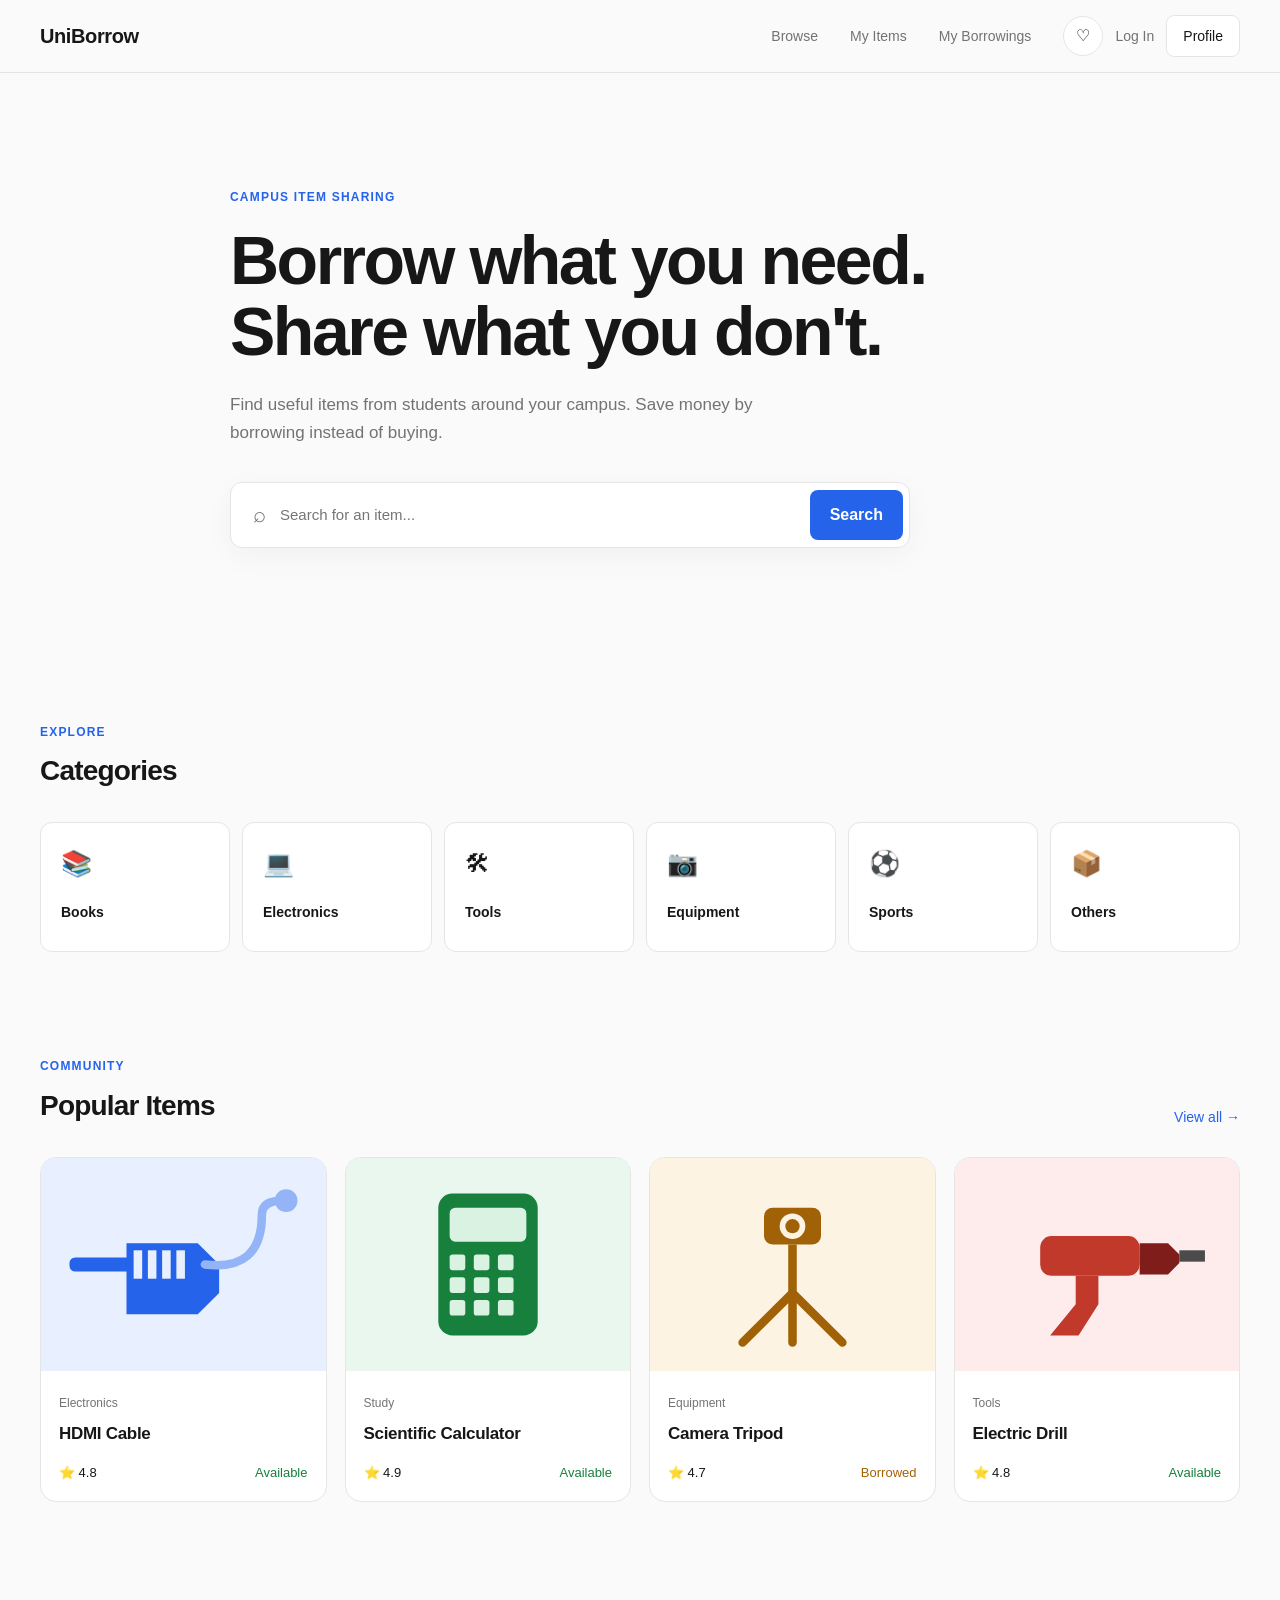
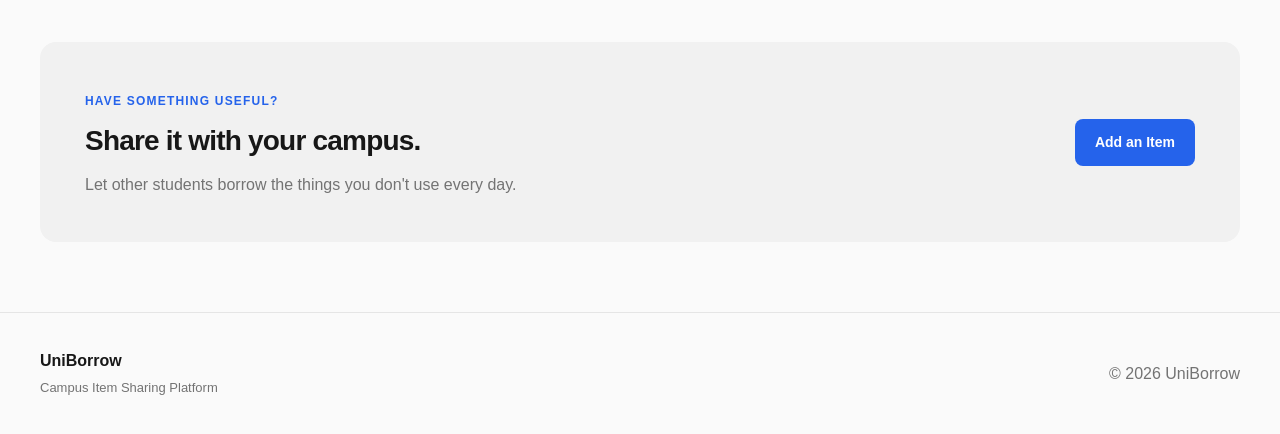
==== commit 06a823b2: "Add files via upload" ====
--- a/client/pages/index.html
+++ b/client/pages/index.html
@@ -1,458 +1,154 @@
 <!DOCTYPE html>
-<html lang="th">
+<html lang="en">
 <head>
-  <meta charset="UTF-8" />
-  <meta name="viewport" content="width=device-width, initial-scale=1.0" />
-  <title>UniBorrow - แพลตฟอร์มยืม-คืนของในมหาวิทยาลัย</title>
-  <script src="https://cdn.tailwindcss.com"></script>
-  <link rel="stylesheet" href="https://cdnjs.cloudflare.com/ajax/libs/font-awesome/6.4.0/css/all.min.css" />
-  <style>
-    @import url('https://fonts.googleapis.com/css2?family=Kanit:wght@300;400;500;600&display=swap');
-    body { font-family: 'Kanit', sans-serif; }
-    .tab-content { display: none; }
-    .tab-content.active { display: block; }
-  </style>
+    <meta charset="UTF-8">
+    <meta name="viewport" content="width=device-width, initial-scale=1.0">
+    <title>UniBorrow — UniBorrow</title>
+    <link rel="stylesheet" href="../css/global.css">
+    <link rel="stylesheet" href="../css/pages.css">
+    
 </head>
-<body class="bg-slate-50 text-slate-800 min-h-screen flex flex-col">
+<body>
+    <header class="navbar">
+        <div class="container navbar-inner">
+            <a href="index.html" class="logo">UniBorrow</a>
+            <nav class="nav-links">
+                <a href="browse.html">Browse</a>
+                <a href="my-items.html">My Items</a>
+                <a href="my-borrowings.html">My Borrowings</a>
+            </nav>
+            <div class="nav-actions">
+                <button class="icon-button" aria-label="Notifications">♡</button>
+                <a href="login.html" style="font-size:14px;color:var(--text-secondary);">Log In</a>
+                <a href="profile.html" class="profile-button">Profile</a>
+            </div>
+        </div>
+    </header>
 
-  <!-- Navigation -->
-  <nav class="bg-white border-b border-slate-200 sticky top-0 z-50">
-    <div class="max-w-6xl mx-auto px-4 sm:px-6 lg:px-8">
-      <div class="flex justify-between h-16 items-center">
-        <div class="flex items-center space-x-3 cursor-pointer" onclick="switchTab('explore')">
-          <div class="w-10 h-10 rounded-xl bg-indigo-600 flex items-center justify-center text-white font-bold text-xl shadow-md shadow-indigo-100">
-            U
-          </div>
-          <span class="text-xl font-bold bg-gradient-to-r from-indigo-600 to-violet-600 bg-clip-text text-transparent">UniBorrow</span>
+    <main>
+        <section class="hero">
+            <div class="container hero-content">
+                <span class="eyebrow">Campus Item Sharing</span>
+                <h1>Borrow what you need.<br>Share what you don't.</h1>
+                <p>Find useful items from students around your campus. Save money by borrowing instead of buying.</p>
+                <form class="search-box" id="searchForm">
+                    <span class="search-icon">⌕</span>
+                    <input type="text" id="searchInput" placeholder="Search for an item..." autocomplete="off">
+                    <button type="submit">Search</button>
+                </form>
+            </div>
+        </section>
+
+        <section class="section">
+            <div class="container">
+                <div class="section-header">
+                    <div>
+                        <span class="section-label">Explore</span>
+                        <h2>Categories</h2>
+                    </div>
+                </div>
+                <div class="categories">
+                    <a href="browse.html?category=books" class="category-card"><span class="category-icon">📚</span><span>Books</span></a>
+                    <a href="browse.html?category=electronics" class="category-card"><span class="category-icon">💻</span><span>Electronics</span></a>
+                    <a href="browse.html?category=tools" class="category-card"><span class="category-icon">🛠</span><span>Tools</span></a>
+                    <a href="browse.html?category=equipment" class="category-card"><span class="category-icon">📷</span><span>Equipment</span></a>
+                    <a href="browse.html?category=sports" class="category-card"><span class="category-icon">⚽</span><span>Sports</span></a>
+                    <a href="browse.html?category=others" class="category-card"><span class="category-icon">📦</span><span>Others</span></a>
+                </div>
+            </div>
+        </section>
+
+        <section class="section popular-section">
+            <div class="container">
+                <div class="section-header">
+                    <div>
+                        <span class="section-label">Community</span>
+                        <h2>Popular Items</h2>
+                    </div>
+                    <a href="browse.html" class="view-all">View all →</a>
+                </div>
+                <div class="items-grid">
+                <article class="item-card"><a href="item-detail.html?id=hdmi-cable" style="color:inherit;display:block;">
+                    <div class="item-image">
+                        <img src="../img/hdmi.svg" alt="HDMI Cable">
+                    </div>
+                    <div class="item-content">
+                        <span class="item-category">Electronics</span>
+                        <h3>HDMI Cable</h3>
+                        <div class="item-meta">
+                            <span>⭐ 4.8</span>
+                            <span class="available">Available</span>
+                        </div>
+                    </div>
+                </a></article>
+                <article class="item-card"><a href="item-detail.html?id=scientific-calculator" style="color:inherit;display:block;">
+                    <div class="item-image">
+                        <img src="../img/calculator.svg" alt="Scientific Calculator">
+                    </div>
+                    <div class="item-content">
+                        <span class="item-category">Study</span>
+                        <h3>Scientific Calculator</h3>
+                        <div class="item-meta">
+                            <span>⭐ 4.9</span>
+                            <span class="available">Available</span>
+                        </div>
+                    </div>
+                </a></article>
+                <article class="item-card"><a href="item-detail.html?id=camera-tripod" style="color:inherit;display:block;">
+                    <div class="item-image">
+                        <img src="../img/tripod.svg" alt="Camera Tripod">
+                    </div>
+                    <div class="item-content">
+                        <span class="item-category">Equipment</span>
+                        <h3>Camera Tripod</h3>
+                        <div class="item-meta">
+                            <span>⭐ 4.7</span>
+                            <span class="borrowed">Borrowed</span>
+                        </div>
+                    </div>
+                </a></article>
+                <article class="item-card"><a href="item-detail.html?id=electric-drill" style="color:inherit;display:block;">
+                    <div class="item-image">
+                        <img src="../img/drill.svg" alt="Electric Drill">
+                    </div>
+                    <div class="item-content">
+                        <span class="item-category">Tools</span>
+                        <h3>Electric Drill</h3>
+                        <div class="item-meta">
+                            <span>⭐ 4.8</span>
+                            <span class="available">Available</span>
+                        </div>
+                    </div>
+                </a></article>
+                </div>
+            </div>
+        </section>
+
+        <section class="cta-section">
+            <div class="container">
+                <div class="cta">
+                    <div>
+                        <span class="section-label">Have something useful?</span>
+                        <h2>Share it with your campus.</h2>
+                        <p>Let other students borrow the things you don't use every day.</p>
+                    </div>
+                    <a href="add-item.html" class="primary-button">Add an Item</a>
+                </div>
+            </div>
+        </section>
+
+    </main>
+    <footer class="footer">
+        <div class="container footer-inner">
+            <div>
+                <strong>UniBorrow</strong>
+                <p>Campus Item Sharing Platform</p>
+            </div>
+            <span>© 2026 UniBorrow</span>
         </div>
+    </footer>
 
-        <!-- Navigation Links -->
-        <div class="hidden md:flex items-center space-x-1">
-          <button onclick="switchTab('explore')" class="nav-btn px-4 py-2 rounded-lg text-sm font-medium text-slate-600 hover:bg-slate-100 transition">สำรวจของยืม</button>
-          <button id="nav-my-items" onclick="switchTab('my-items')" class="nav-btn px-4 py-2 rounded-lg text-sm font-medium text-slate-600 hover:bg-slate-100 transition hidden">ของฉัน</button>
-          <button id="nav-my-requests" onclick="switchTab('my-requests')" class="nav-btn px-4 py-2 rounded-lg text-sm font-medium text-slate-600 hover:bg-slate-100 transition hidden">คำขอยืมของฉัน</button>
-        </div>
-
-        <!-- User Actions -->
-        <div class="flex items-center space-x-3" id="auth-buttons">
-          <!-- Rendered via JS -->
-        </div>
-      </div>
-    </div>
-  </nav>
-
-  <!-- Main Content Area -->
-  <main class="max-w-6xl mx-auto px-4 sm:px-6 lg:px-8 py-8 flex-grow w-full">
-
-    <!-- Tab 1: Explore & Search -->
-    <section id="tab-explore" class="tab-content active space-y-6">
-      <div class="bg-gradient-to-r from-indigo-500 to-purple-600 rounded-2xl p-6 md:p-10 text-white shadow-lg">
-        <h1 class="text-2xl md:text-4xl font-bold mb-2">แบ่งปัน ยืม-คืน ของในมหาลัยง่ายๆ</h1>
-        <p class="text-indigo-100 mb-6 text-sm md:text-base">ประหยัดค่าใช้จ่ายและสร้างสังคมแห่งการแบ่งปันภายในรั้วมหาวิทยาลัย</p>
-        
-        <div class="flex flex-col sm:flex-row gap-3 bg-white p-2 rounded-xl shadow-md">
-          <div class="flex-1 flex items-center px-3 text-slate-400">
-            <i class="fa-solid font-bold fa-magnifying-glass mr-2"></i>
-            <input type="text" id="search-input" oninput="filterItems()" placeholder="ค้นหาสิ่งของ เช่น เครื่องคิดเลข, หนังสือ..." class="w-full text-slate-800 focus:outline-none text-sm" />
-          </div>
-          <select id="category-filter" onchange="filterItems()" class="bg-slate-50 text-slate-700 px-3 py-2 rounded-lg text-sm font-medium focus:outline-none border border-slate-200">
-            <option value="all">ทุกหมวดหมู่</option>
-            <option value="electronics">อุปกรณ์อิเล็กทรอนิกส์</option>
-            <option value="books">หนังสือ / การเรียน</option>
-            <option value="sports">อุปกรณ์กีฬา</option>
-            <option value="others">อื่นๆ</option>
-          </select>
-        </div>
-      </div>
-
-      <div class="flex justify-between items-center pt-4">
-        <h2 class="text-xl font-bold text-slate-800">รายการของที่เปิดให้ยืม</h2>
-        <button id="add-item-btn" onclick="openAddItemModal()" class="hidden bg-indigo-600 hover:bg-indigo-700 text-white px-4 py-2 rounded-xl text-sm font-medium shadow-md shadow-indigo-100 transition flex items-center gap-2">
-          <i class="fa-solid fa-plus"></i> ลงประกาศยืมของ
-        </button>
-      </div>
-
-      <!-- Item Grid -->
-      <div id="items-grid" class="grid grid-cols-1 sm:grid-cols-2 md:grid-cols-3 lg:grid-cols-4 gap-6">
-        <!-- Rendered dynamically -->
-      </div>
-    </section>
-
-    <!-- Tab 2: My Items -->
-    <section id="tab-my-items" class="tab-content space-y-6">
-      <div class="flex justify-between items-center">
-        <div>
-          <h1 class="text-2xl font-bold text-slate-800">ของที่ฉันเปิดให้ยืม</h1>
-          <p class="text-sm text-slate-500">จัดการรายการสิ่งของที่คุณลงประกาศไว้</p>
-        </div>
-        <button onclick="openAddItemModal()" class="bg-indigo-600 hover:bg-indigo-700 text-white px-4 py-2 rounded-xl text-sm font-medium transition flex items-center gap-2">
-          <i class="fa-solid fa-plus"></i> เพิ่มรายการ
-        </button>
-      </div>
-      <div id="my-items-grid" class="grid grid-cols-1 sm:grid-cols-2 md:grid-cols-3 lg:grid-cols-4 gap-6">
-        <!-- Rendered dynamically -->
-      </div>
-    </section>
-
-    <!-- Tab 3: My Requests -->
-    <section id="tab-my-requests" class="tab-content space-y-6">
-      <div>
-        <h1 class="text-2xl font-bold text-slate-800">คำขอยืมของฉัน</h1>
-        <p class="text-sm text-slate-500">ติดตามสถานะคำขอยืมสิ่งของของคุณ</p>
-      </div>
-      <div id="my-requests-list" class="space-y-4">
-        <!-- Rendered dynamically -->
-      </div>
-    </section>
-
-  </main>
-
-  <!-- Login/Register Modal -->
-  <div id="auth-modal" class="fixed inset-0 bg-slate-900/40 backdrop-blur-sm hidden items-center justify-center p-4 z-50">
-    <div class="bg-white w-full max-w-md rounded-2xl p-6 shadow-2xl relative">
-      <button onclick="closeAuthModal()" class="absolute top-4 right-4 text-slate-400 hover:text-slate-600"><i class="fa-solid fa-xmark text-lg"></i></button>
-      
-      <div class="mb-6 text-center">
-        <h3 id="auth-title" class="text-xl font-bold text-slate-800">เข้าสู่ระบบ UniBorrow</h3>
-        <p id="auth-subtitle" class="text-xs text-slate-500 mt-1">ยินดีต้อนรับกลับเข้าสู่ระบบ</p>
-      </div>
-
-      <form id="auth-form" onsubmit="handleAuthSubmit(event)" class="space-y-4">
-        <div>
-          <label class="block text-xs font-semibold text-slate-600 mb-1">ชื่อผู้ใช้งาน</label>
-          <input type="text" id="auth-username" required class="w-full px-3 py-2 border border-slate-200 rounded-lg text-sm focus:outline-none focus:ring-2 focus:ring-indigo-500" placeholder="เช่น student_ku">
-        </div>
-        <div>
-          <label class="block text-xs font-semibold text-slate-600 mb-1">รหัสผ่าน</label>
-          <input type="password" id="auth-password" required class="w-full px-3 py-2 border border-slate-200 rounded-lg text-sm focus:outline-none focus:ring-2 focus:ring-indigo-500" placeholder="••••••••">
-        </div>
-        <button type="submit" id="auth-submit-btn" class="w-full bg-indigo-600 hover:bg-indigo-700 text-white py-2.5 rounded-xl text-sm font-medium shadow-md shadow-indigo-100 transition">
-          เข้าสู่ระบบ
-        </button>
-      </form>
-
-      <div class="mt-4 text-center text-xs text-slate-500">
-        <span id="auth-toggle-text">ยังไม่มีบัญชีใช่ไหม?</span>
-        <button onclick="toggleAuthMode()" id="auth-toggle-btn" class="text-indigo-600 font-semibold hover:underline ml-1">ลงทะเบียน</button>
-      </div>
-    </div>
-  </div>
-
-  <!-- Add Item Modal -->
-  <div id="add-item-modal" class="fixed inset-0 bg-slate-900/40 backdrop-blur-sm hidden items-center justify-center p-4 z-50">
-    <div class="bg-white w-full max-w-lg rounded-2xl p-6 shadow-2xl relative">
-      <button onclick="closeAddItemModal()" class="absolute top-4 right-4 text-slate-400 hover:text-slate-600"><i class="fa-solid fa-xmark text-lg"></i></button>
-      <h3 class="text-xl font-bold text-slate-800 mb-4">ลงประกาศยืมของ</h3>
-
-      <form onsubmit="handleAddItemSubmit(event)" class="space-y-4">
-        <div>
-          <label class="block text-xs font-semibold text-slate-600 mb-1">ชื่อสิ่งของ</label>
-          <input type="text" id="item-title" required class="w-full px-3 py-2 border border-slate-200 rounded-lg text-sm focus:outline-none focus:ring-2 focus:ring-indigo-500" placeholder="เช่น เครื่องคิดเลขวิทยาศาสตร์ Casio">
-        </div>
-        <div class="grid grid-cols-2 gap-3">
-          <div>
-            <label class="block text-xs font-semibold text-slate-600 mb-1">หมวดหมู่</label>
-            <select id="item-category" class="w-full px-3 py-2 border border-slate-200 rounded-lg text-sm focus:outline-none focus:ring-2 focus:ring-indigo-500">
-              <option value="electronics">อุปกรณ์อิเล็กทรอนิกส์</option>
-              <option value="books">หนังสือ / การเรียน</option>
-              <option value="sports">อุปกรณ์กีฬา</option>
-              <option value="others">อื่นๆ</option>
-            </select>
-          </div>
-          <div>
-            <label class="block text-xs font-semibold text-slate-600 mb-1">URL รูปภาพ (หรือเว้นว่าง)</label>
-            <input type="url" id="item-image" class="w-full px-3 py-2 border border-slate-200 rounded-lg text-sm focus:outline-none focus:ring-2 focus:ring-indigo-500" placeholder="https://images.unsplash.com/...">
-          </div>
-        </div>
-        <div>
-          <label class="block text-xs font-semibold text-slate-600 mb-1">รายละเอียดเพิ่มเติม</label>
-          <textarea id="item-desc" rows="3" class="w-full px-3 py-2 border border-slate-200 rounded-lg text-sm focus:outline-none focus:ring-2 focus:ring-indigo-500" placeholder="ระบุเงื่อนไข สภาพของ หรือสถานที่นัดรับ..."></textarea>
-        </div>
-        <button type="submit" class="w-full bg-indigo-600 hover:bg-indigo-700 text-white py-2.5 rounded-xl text-sm font-medium shadow-md shadow-indigo-100 transition">
-          ลงประกาศ
-        </button>
-      </form>
-    </div>
-  </div>
-
-  <footer class="bg-white border-t border-slate-200 py-6 text-center text-xs text-slate-400">
-    <p>© 2026 UniBorrow. All rights reserved.</p>
-  </footer>
-
-  <!-- Application Logic Script -->
-  <script>
-    // Initial Seed Data
-    const defaultItems = [
-      { id: '1', title: 'เครื่องคิดเลข Casio FX-991EX', category: 'electronics', owner: 'demo_user', image: 'https://images.unsplash.com/photo-1594980596870-8aa52a78d8cd?w=400', desc: 'เหมาะสำหรับวิชา Calculus สภาพดีมาก' },
-      { id: '2', title: 'หนังสือ Physics for Engineers', category: 'books', owner: 'somchai', image: 'https://images.unsplash.com/photo-1544716278-ca5e3f4abd8c?w=400', desc: 'เล่มใหญ่ มีสรุปสูตรท้ายบท' },
-      { id: '3', title: 'ไม้แบดมินตัน Yonex + ลูกแบด', category: 'sports', owner: 'somchai', image: 'https://images.unsplash.com/photo-1626225967045-94408422615d?w=400', desc: 'มีให้ 2 ไม้ พร้อมเอ็น 22 ปอนด์' }
-    ];
-
-    let currentUser = JSON.parse(localStorage.getItem('uniborrow_user')) || null;
-    let items = JSON.parse(localStorage.getItem('uniborrow_items')) || defaultItems;
-    let requests = JSON.parse(localStorage.getItem('uniborrow_requests')) || [];
-    let isRegisterMode = false;
-
-    // Save state
-    function saveData() {
-      localStorage.setItem('uniborrow_items', JSON.stringify(items));
-      localStorage.setItem('uniborrow_requests', JSON.stringify(requests));
-      if (currentUser) {
-        localStorage.setItem('uniborrow_user', JSON.stringify(currentUser));
-      } else {
-        localStorage.removeItem('uniborrow_user');
-      }
-    }
-
-    // UI Navigation Tab Control
-    function switchTab(tabName) {
-      document.querySelectorAll('.tab-content').forEach(tab => tab.classList.remove('active'));
-      const target = document.getElementById(`tab-${tabName}`);
-      if (target) target.classList.add('active');
-
-      if (tabName === 'explore') renderItems(items);
-      if (tabName === 'my-items') renderMyItems();
-      if (tabName === 'my-requests') renderMyRequests();
-    }
-
-    // Auth Modal Handlers
-    function openAuthModal(registerMode = false) {
-      isRegisterMode = registerMode;
-      document.getElementById('auth-title').innerText = isRegisterMode ? 'สมัครสมาชิก UniBorrow' : 'เข้าสู่ระบบ UniBorrow';
-      document.getElementById('auth-subtitle').innerText = isRegisterMode ? 'สร้างบัญชีผู้ใช้ใหม่เพื่อเริ่มยืม-คืนของ' : 'ยินดีต้อนรับกลับเข้าสู่ระบบ';
-      document.getElementById('auth-submit-btn').innerText = isRegisterMode ? 'สมัครสมาชิก' : 'เข้าสู่ระบบ';
-      document.getElementById('auth-toggle-text').innerText = isRegisterMode ? 'มีบัญชีอยู่แล้วใช่ไหม?' : 'ยังไม่มีบัญชีใช่ไหม?';
-      document.getElementById('auth-toggle-btn').innerText = isRegisterMode ? 'เข้าสู่ระบบ' : 'ลงทะเบียน';
-      document.getElementById('auth-modal').classList.remove('hidden');
-      document.getElementById('auth-modal').classList.add('flex');
-    }
-
-    function closeAuthModal() {
-      document.getElementById('auth-modal').classList.add('hidden');
-      document.getElementById('auth-modal').classList.remove('flex');
-    }
-
-    function toggleAuthMode() {
-      openAuthModal(!isRegisterMode);
-    }
-
-    function handleAuthSubmit(e) {
-      e.preventDefault();
-      const username = document.getElementById('auth-username').value.trim();
-      if (!username) return;
-
-      currentUser = { username };
-      saveData();
-      closeAuthModal();
-      updateAuthUI();
-      renderItems(items);
-    }
-
-    function logout() {
-      currentUser = null;
-      saveData();
-      updateAuthUI();
-      switchTab('explore');
-    }
-
-    function updateAuthUI() {
-      const container = document.getElementById('auth-buttons');
-      const addBtn = document.getElementById('add-item-btn');
-      const navMyItems = document.getElementById('nav-my-items');
-      const navMyRequests = document.getElementById('nav-my-requests');
-
-      if (currentUser) {
-        container.innerHTML = `
-          <div class="flex items-center gap-2">
-            <span class="text-xs bg-indigo-50 text-indigo-700 px-3 py-1.5 rounded-full font-medium">
-              <i class="fa-solid fa-user mr-1"></i> ${currentUser.username}
-            </span>
-            <button onclick="logout()" class="text-xs text-slate-500 hover:text-red-600 px-2 py-1 transition">
-              <i class="fa-solid fa-right-from-bracket"></i> ออกจากระบบ
-            </button>
-          </div>
-        `;
-        if (addBtn) addBtn.classList.remove('hidden');
-        if (navMyItems) navMyItems.classList.remove('hidden');
-        if (navMyRequests) navMyRequests.classList.remove('hidden');
-      } else {
-        container.innerHTML = `
-          <button onclick="openAuthModal(false)" class="text-sm font-medium text-slate-600 hover:text-indigo-600 px-3 py-1.5">เข้าสู่ระบบ</button>
-          <button onclick="openAuthModal(true)" class="bg-indigo-600 hover:bg-indigo-700 text-white px-4 py-1.5 rounded-lg text-sm font-medium shadow-md shadow-indigo-100 transition">ลงทะเบียน</button>
-        `;
-        if (addBtn) addBtn.classList.add('hidden');
-        if (navMyItems) navMyItems.classList.add('hidden');
-        if (navMyRequests) navMyRequests.classList.add('hidden');
-      }
-    }
-
-    // Render Explore Grid
-    function renderItems(itemList) {
-      const grid = document.getElementById('items-grid');
-      if (!grid) return;
-
-      if (itemList.length === 0) {
-        grid.innerHTML = `<div class="col-span-full text-center py-12 text-slate-400">ไม่พบรายการสิ่งของ</div>`;
-        return;
-      }
-
-      grid.innerHTML = itemList.map(item => {
-        const isOwner = currentUser && currentUser.username === item.owner;
-        return `
-          <div class="bg-white rounded-2xl border border-slate-100 overflow-hidden shadow-sm hover:shadow-md transition flex flex-col">
-            <img src="${item.image || 'https://images.unsplash.com/photo-1584438784894-089d6a62b8fa?w=400'}" class="h-44 w-full object-cover" alt="${item.title}">
-            <div class="p-4 flex-grow flex flex-col justify-between">
-              <div>
-                <span class="text-[10px] uppercase font-bold tracking-wider text-indigo-600 bg-indigo-50 px-2 py-0.5 rounded-md">${item.category}</span>
-                <h3 class="font-semibold text-slate-800 text-base mt-2 line-clamp-1">${item.title}</h3>
-                <p class="text-xs text-slate-500 mt-1 line-clamp-2">${item.desc || 'ไม่มีรายละเอียดเพิ่มเติม'}</p>
-              </div>
-              <div class="mt-4 pt-3 border-t border-slate-50 flex items-center justify-between">
-                <span class="text-xs text-slate-400"><i class="fa-regular fa-circle-user mr-1"></i>${item.owner}</span>
-                <button 
-                  onclick="requestBorrow('${item.id}')" 
-                  ${isOwner ? 'disabled' : ''} 
-                  class="px-3 py-1.5 rounded-lg text-xs font-medium transition ${
-                    isOwner 
-                      ? 'bg-slate-100 text-slate-400 cursor-not-allowed' 
-                      : 'bg-indigo-50 text-indigo-600 hover:bg-indigo-600 hover:text-white'
-                  }">
-                  ${isOwner ? 'ของฉัน' : 'ขอยืมสิ่งนี้'}
-                </button>
-              </div>
-            </div>
-          </div>
-        `;
-      }).join('');
-    }
-
-    // Filter Items
-    function filterItems() {
-      const search = document.getElementById('search-input').value.toLowerCase();
-      const cat = document.getElementById('category-filter').value;
-
-      const filtered = items.filter(item => {
-        const matchSearch = item.title.toLowerCase().includes(search) || (item.desc && item.desc.toLowerCase().includes(search));
-        const matchCat = cat === 'all' || item.category === cat;
-        return matchSearch && matchCat;
-      });
-
-      renderItems(filtered);
-    }
-
-    // Add Item Modal Handlers
-    function openAddItemModal() {
-      if (!currentUser) return openAuthModal();
-      document.getElementById('add-item-modal').classList.remove('hidden');
-      document.getElementById('add-item-modal').classList.add('flex');
-    }
-
-    function closeAddItemModal() {
-      document.getElementById('add-item-modal').classList.add('hidden');
-      document.getElementById('add-item-modal').classList.remove('flex');
-    }
-
-    function handleAddItemSubmit(e) {
-      e.preventDefault();
-      if (!currentUser) return;
-
-      const newItem = {
-        id: Date.now().toString(),
-        title: document.getElementById('item-title').value.trim(),
-        category: document.getElementById('item-category').value,
-        image: document.getElementById('item-image').value.trim(),
-        desc: document.getElementById('item-desc').value.trim(),
-        owner: currentUser.username
-      };
-
-      items.unshift(newItem);
-      saveData();
-      closeAddItemModal();
-      switchTab('explore');
-    }
-
-    // My Items Page
-    function renderMyItems() {
-      const grid = document.getElementById('my-items-grid');
-      if (!currentUser || !grid) return;
-
-      const myItems = items.filter(i => i.owner === currentUser.username);
-      if (myItems.length === 0) {
-        grid.innerHTML = `<div class="col-span-full text-center py-12 text-slate-400">คุณยังไม่มีรายการที่เปิดให้ยืม</div>`;
-        return;
-      }
-
-      grid.innerHTML = myItems.map(item => `
-        <div class="bg-white rounded-2xl border border-slate-100 overflow-hidden shadow-sm p-4 flex flex-col justify-between">
-          <div>
-            <h3 class="font-semibold text-slate-800 text-base">${item.title}</h3>
-            <p class="text-xs text-slate-500 mt-1">${item.desc || '-'}</p>
-          </div>
-          <div class="mt-4 pt-3 border-t border-slate-50 flex justify-end">
-            <button onclick="deleteItem('${item.id}')" class="text-xs text-red-500 hover:text-red-700 font-medium">
-              <i class="fa-solid fa-trash mr-1"></i> ลบรายการ
-            </button>
-          </div>
-        </div>
-      `).join('');
-    }
-
-    function deleteItem(id) {
-      items = items.filter(i => i.id !== id);
-      saveData();
-      renderMyItems();
-    }
-
-    // Borrow Request Logic
-    function requestBorrow(itemId) {
-      if (!currentUser) return openAuthModal();
-      const item = items.find(i => i.id === itemId);
-      if (!item) return;
-
-      const newRequest = {
-        id: Date.now().toString(),
-        itemId: item.id,
-        itemTitle: item.title,
-        requester: currentUser.username,
-        owner: item.owner,
-        status: 'Pending',
-        createdAt: new Date().toLocaleDateString('th-TH')
-      };
-
-      requests.unshift(newRequest);
-      saveData();
-      alert(`ส่งคำขอยืม "${item.title}" เรียบร้อยแล้ว!`);
-    }
-
-    function renderMyRequests() {
-      const list = document.getElementById('my-requests-list');
-      if (!currentUser || !list) return;
-
-      const myReqs = requests.filter(r => r.requester === currentUser.username);
-      if (myReqs.length === 0) {
-        list.innerHTML = `<div class="text-center py-12 text-slate-400">คุณยังไม่มีคำขอยืมของ</div>`;
-        return;
-      }
-
-      list.innerHTML = myReqs.map(r => `
-        <div class="bg-white p-4 rounded-xl border border-slate-100 shadow-sm flex items-center justify-between">
-          <div>
-            <h4 class="font-semibold text-slate-800 text-sm">${r.itemTitle}</h4>
-            <p class="text-xs text-slate-400 mt-0.5">เจ้าของ: ${r.owner} • วันที่ขอ: ${r.createdAt}</p>
-          </div>
-          <span class="text-xs font-semibold px-2.5 py-1 rounded-full bg-amber-50 text-amber-600 border border-amber-200">
-            ${r.status}
-          </span>
-        </div>
-      `).join('');
-    }
-
-    // App Initialization
-    document.addEventListener('DOMContentLoaded', () => {
-      saveData();
-      updateAuthUI();
-      renderItems(items);
-    });
-  </script>
+    <script src="../js/items.js"></script>
+    <script src="../js/app.js"></script>
 </body>
 </html>
--- a/client/css/global.css
+++ b/client/css/global.css
@@ -0,0 +1,597 @@
+/* ==============================
+   RESET
+================================= */
+
+* {
+    margin: 0;
+    padding: 0;
+    box-sizing: border-box;
+}
+
+html {
+    scroll-behavior: smooth;
+}
+
+body {
+    font-family: Inter, "Noto Sans Thai", Arial, sans-serif;
+    background: #fafafa;
+    color: #171717;
+    line-height: 1.6;
+}
+
+a {
+    color: inherit;
+    text-decoration: none;
+}
+
+button,
+input {
+    font: inherit;
+}
+
+
+/* ==============================
+   VARIABLES
+================================= */
+
+:root {
+
+    --background: #fafafa;
+    --surface: #ffffff;
+
+    --text: #171717;
+    --text-secondary: #737373;
+
+    --border: #e5e5e5;
+
+    --accent: #2563eb;
+
+    --success: #16803c;
+
+    --warning: #a16207;
+
+    --radius-sm: 8px;
+    --radius-md: 12px;
+    --radius-lg: 16px;
+
+    --container: 1200px;
+}
+
+
+/* ==============================
+   CONTAINER
+================================= */
+
+.container {
+    width: min(
+        calc(100% - 48px),
+        var(--container)
+    );
+
+    margin: 0 auto;
+}
+
+
+/* ==============================
+   NAVBAR
+================================= */
+
+.navbar {
+    background: rgba(250, 250, 250, 0.95);
+    border-bottom: 1px solid var(--border);
+
+    position: sticky;
+    top: 0;
+    z-index: 100;
+}
+
+.navbar-inner {
+    height: 72px;
+
+    display: flex;
+    align-items: center;
+    justify-content: space-between;
+}
+
+.logo {
+    font-size: 20px;
+    font-weight: 700;
+    letter-spacing: -0.4px;
+}
+
+.nav-links {
+    display: flex;
+    gap: 32px;
+
+    margin-left: auto;
+    margin-right: 32px;
+}
+
+.nav-links a {
+    font-size: 14px;
+    color: var(--text-secondary);
+
+    transition: color 0.2s ease;
+}
+
+.nav-links a:hover {
+    color: var(--text);
+}
+
+.nav-actions {
+    display: flex;
+    align-items: center;
+    gap: 12px;
+}
+
+.icon-button {
+    width: 40px;
+    height: 40px;
+
+    border: 1px solid var(--border);
+    background: var(--surface);
+
+    border-radius: 50%;
+
+    cursor: pointer;
+}
+
+.profile-button {
+    padding: 9px 16px;
+
+    border: 1px solid var(--border);
+    border-radius: var(--radius-sm);
+
+    background: var(--surface);
+
+    font-size: 14px;
+}
+
+
+/* ==============================
+   HERO
+================================= */
+
+.hero {
+    padding: 110px 0 100px;
+}
+
+.hero-content {
+    max-width: 820px;
+}
+
+.eyebrow,
+.section-label {
+    font-size: 12px;
+    font-weight: 600;
+
+    text-transform: uppercase;
+    letter-spacing: 1.2px;
+
+    color: var(--accent);
+}
+
+.hero h1 {
+    margin-top: 16px;
+
+    font-size: clamp(42px, 6vw, 68px);
+
+    line-height: 1.05;
+
+    letter-spacing: -2.5px;
+}
+
+.hero p {
+    max-width: 600px;
+
+    margin-top: 24px;
+
+    font-size: 17px;
+
+    color: var(--text-secondary);
+}
+
+
+/* ==============================
+   SEARCH
+================================= */
+
+.search-box {
+    display: flex;
+    align-items: center;
+
+    max-width: 680px;
+
+    margin-top: 36px;
+
+    padding: 6px;
+
+    background: var(--surface);
+
+    border: 1px solid var(--border);
+
+    border-radius: var(--radius-md);
+
+    box-shadow:
+        0 8px 30px rgba(0, 0, 0, 0.04);
+}
+
+.search-icon {
+    padding-left: 16px;
+
+    font-size: 22px;
+
+    color: var(--text-secondary);
+}
+
+.search-box input {
+    flex: 1;
+
+    min-width: 0;
+
+    padding: 14px;
+
+    border: none;
+    outline: none;
+
+    background: transparent;
+
+    font-size: 15px;
+}
+
+.search-box button {
+    padding: 12px 20px;
+
+    border: none;
+
+    border-radius: 8px;
+
+    background: var(--accent);
+    color: white;
+
+    cursor: pointer;
+
+    font-weight: 600;
+}
+
+
+/* ==============================
+   SECTION
+================================= */
+
+.section {
+    padding: 70px 0;
+}
+
+.section-header {
+    display: flex;
+    justify-content: space-between;
+    align-items: end;
+
+    margin-bottom: 28px;
+}
+
+.section-header h2 {
+    margin-top: 6px;
+
+    font-size: 28px;
+
+    letter-spacing: -0.8px;
+}
+
+.view-all {
+    font-size: 14px;
+    color: var(--accent);
+}
+
+
+/* ==============================
+   CATEGORIES
+================================= */
+
+.categories {
+    display: grid;
+
+    grid-template-columns:
+        repeat(6, 1fr);
+
+    gap: 12px;
+}
+
+.category-card {
+    display: flex;
+    flex-direction: column;
+    align-items: flex-start;
+
+    gap: 18px;
+
+    min-height: 130px;
+
+    padding: 20px;
+
+    background: var(--surface);
+
+    border: 1px solid var(--border);
+
+    border-radius: var(--radius-md);
+
+    cursor: pointer;
+
+    text-align: left;
+
+    transition:
+        transform 0.2s ease,
+        border-color 0.2s ease;
+}
+
+.category-card:hover {
+    transform: translateY(-2px);
+
+    border-color: #cfcfcf;
+}
+
+.category-icon {
+    font-size: 25px;
+}
+
+.category-card span:last-child {
+    font-size: 14px;
+    font-weight: 600;
+}
+
+
+/* ==============================
+   ITEMS
+================================= */
+
+.popular-section {
+    padding-top: 30px;
+}
+
+.items-grid {
+    display: grid;
+
+    grid-template-columns:
+        repeat(4, 1fr);
+
+    gap: 18px;
+}
+
+.item-card {
+    overflow: hidden;
+
+    background: var(--surface);
+
+    border: 1px solid var(--border);
+
+    border-radius: var(--radius-lg);
+
+    transition:
+        transform 0.2s ease,
+        box-shadow 0.2s ease;
+}
+
+.item-card:hover {
+    transform: translateY(-3px);
+
+    box-shadow:
+        0 12px 35px rgba(0, 0, 0, 0.06);
+}
+
+.item-image {
+    aspect-ratio: 4 / 3;
+
+    display: flex;
+    align-items: center;
+    justify-content: center;
+
+    background: #f0f0f0;
+
+    color: #a0a0a0;
+
+    font-size: 13px;
+    font-weight: 700;
+    letter-spacing: 1px;
+}
+
+.item-content {
+    padding: 18px;
+}
+
+.item-category {
+    font-size: 12px;
+
+    color: var(--text-secondary);
+}
+
+.item-content h3 {
+    margin-top: 5px;
+
+    font-size: 17px;
+
+    letter-spacing: -0.3px;
+}
+
+.item-meta {
+    display: flex;
+    justify-content: space-between;
+
+    margin-top: 16px;
+
+    font-size: 13px;
+}
+
+.available {
+    color: var(--success);
+}
+
+.borrowed {
+    color: var(--warning);
+}
+
+
+/* ==============================
+   CTA
+================================= */
+
+.cta-section {
+    padding: 70px 0;
+}
+
+.cta {
+    display: flex;
+    align-items: center;
+    justify-content: space-between;
+
+    gap: 40px;
+
+    padding: 45px;
+
+    background: #f1f1f1;
+
+    border-radius: var(--radius-lg);
+}
+
+.cta h2 {
+    margin-top: 6px;
+
+    font-size: 28px;
+
+    letter-spacing: -0.8px;
+}
+
+.cta p {
+    margin-top: 8px;
+
+    color: var(--text-secondary);
+}
+
+.primary-button {
+    flex-shrink: 0;
+
+    padding: 12px 20px;
+
+    background: var(--accent);
+    color: white;
+
+    border-radius: var(--radius-sm);
+
+    font-size: 14px;
+    font-weight: 600;
+}
+
+
+/* ==============================
+   FOOTER
+================================= */
+
+.footer {
+    border-top: 1px solid var(--border);
+
+    padding: 35px 0;
+
+    color: var(--text-secondary);
+}
+
+.footer-inner {
+    display: flex;
+    align-items: center;
+    justify-content: space-between;
+}
+
+.footer strong {
+    color: var(--text);
+}
+
+.footer p {
+    margin-top: 4px;
+
+    font-size: 13px;
+}
+
+
+/* ==============================
+   RESPONSIVE
+================================= */
+
+@media (max-width: 900px) {
+
+    .nav-links {
+        display: none;
+    }
+
+    .categories {
+        grid-template-columns:
+            repeat(3, 1fr);
+    }
+
+    .items-grid {
+        grid-template-columns:
+            repeat(2, 1fr);
+    }
+
+}
+
+
+@media (max-width: 600px) {
+
+    .container {
+        width: min(
+            calc(100% - 32px),
+            var(--container)
+        );
+    }
+
+    .navbar-inner {
+        height: 64px;
+    }
+
+    .hero {
+        padding: 75px 0 65px;
+    }
+
+    .hero h1 {
+        font-size: 42px;
+        letter-spacing: -1.8px;
+    }
+
+    .hero p {
+        font-size: 15px;
+    }
+
+    .search-box {
+        margin-top: 28px;
+    }
+
+    .search-box button {
+        padding: 11px 14px;
+    }
+
+    .categories {
+        grid-template-columns:
+            repeat(2, 1fr);
+    }
+
+    .items-grid {
+        grid-template-columns: 1fr;
+    }
+
+    .section {
+        padding: 50px 0;
+    }
+
+    .cta {
+        flex-direction: column;
+        align-items: flex-start;
+
+        padding: 30px;
+    }
+
+    .footer-inner {
+        flex-direction: column;
+        align-items: flex-start;
+
+        gap: 20px;
+    }
+
+}
--- a/client/css/pages.css
+++ b/client/css/pages.css
@@ -0,0 +1,431 @@
+/* ==============================
+   PAGE HEADER (non-hero pages)
+================================= */
+
+.page-header {
+    padding: 48px 0 32px;
+}
+
+.page-header h1 {
+    margin-top: 6px;
+    font-size: 34px;
+    letter-spacing: -1px;
+}
+
+/* ==============================
+   BREADCRUMB
+================================= */
+
+.breadcrumb {
+    padding-top: 24px;
+    font-size: 13px;
+    color: var(--text-secondary);
+}
+
+.breadcrumb a {
+    color: var(--accent);
+}
+
+/* ==============================
+   FILTER BAR
+================================= */
+
+.filter-bar {
+    display: flex;
+    gap: 12px;
+    flex-wrap: wrap;
+    margin-bottom: 28px;
+}
+
+.filter-bar select,
+.filter-bar input[type="text"] {
+    padding: 10px 14px;
+    border: 1px solid var(--border);
+    border-radius: var(--radius-sm);
+    background: var(--surface);
+    font-size: 14px;
+}
+
+.filter-bar input[type="text"] {
+    flex: 1;
+    min-width: 200px;
+}
+
+/* ==============================
+   IMAGE IN CARDS
+================================= */
+
+.item-image img {
+    width: 100%;
+    height: 100%;
+    object-fit: cover;
+    display: block;
+}
+
+/* ==============================
+   ITEM DETAIL
+================================= */
+
+.detail-layout {
+    display: grid;
+    grid-template-columns: 1fr 1fr;
+    gap: 48px;
+    padding: 40px 0 80px;
+    align-items: start;
+}
+
+.detail-image {
+    aspect-ratio: 4 / 3;
+    background: var(--surface);
+    border: 1px solid var(--border);
+    border-radius: var(--radius-lg);
+    overflow: hidden;
+}
+
+.detail-image img {
+    width: 100%;
+    height: 100%;
+    object-fit: cover;
+}
+
+.detail-title {
+    font-size: 30px;
+    letter-spacing: -0.8px;
+    margin-top: 8px;
+}
+
+.detail-meta {
+    display: flex;
+    gap: 16px;
+    align-items: center;
+    margin-top: 10px;
+    font-size: 14px;
+    color: var(--text-secondary);
+}
+
+.status-pill {
+    display: inline-block;
+    padding: 4px 12px;
+    border-radius: 999px;
+    font-size: 12px;
+    font-weight: 600;
+}
+
+.status-pill.available {
+    background: #e5f6ea;
+    color: var(--success);
+}
+
+.status-pill.borrowed,
+.status-pill.due-soon {
+    background: #fdf1de;
+    color: var(--warning);
+}
+
+.status-pill.overdue {
+    background: #fbe7e6;
+    color: #b3261e;
+}
+
+.owner-box {
+    display: flex;
+    align-items: center;
+    gap: 12px;
+    margin-top: 24px;
+    padding: 16px;
+    background: var(--surface);
+    border: 1px solid var(--border);
+    border-radius: var(--radius-md);
+}
+
+.avatar {
+    width: 44px;
+    height: 44px;
+    border-radius: 50%;
+    background: var(--accent);
+    color: white;
+    display: flex;
+    align-items: center;
+    justify-content: center;
+    font-weight: 700;
+    flex-shrink: 0;
+}
+
+.detail-desc {
+    margin-top: 24px;
+}
+
+.detail-desc h3,
+.detail-avail h3 {
+    font-size: 13px;
+    text-transform: uppercase;
+    letter-spacing: 0.8px;
+    color: var(--text-secondary);
+    margin-bottom: 8px;
+}
+
+.detail-avail {
+    margin-top: 24px;
+}
+
+.detail-actions {
+    margin-top: 32px;
+}
+
+.full-button {
+    width: 100%;
+    padding: 14px;
+    border: none;
+    border-radius: var(--radius-sm);
+    background: var(--accent);
+    color: white;
+    font-size: 15px;
+    font-weight: 600;
+    cursor: pointer;
+}
+
+.full-button:hover {
+    opacity: 0.92;
+}
+
+/* ==============================
+   FORMS
+================================= */
+
+.form-card {
+    max-width: 520px;
+    margin: 0 auto;
+    padding: 36px;
+    background: var(--surface);
+    border: 1px solid var(--border);
+    border-radius: var(--radius-lg);
+}
+
+.field {
+    margin-bottom: 20px;
+}
+
+.field label {
+    display: block;
+    font-size: 13px;
+    font-weight: 600;
+    margin-bottom: 6px;
+}
+
+.field input,
+.field select,
+.field textarea {
+    width: 100%;
+    padding: 12px 14px;
+    border: 1px solid var(--border);
+    border-radius: var(--radius-sm);
+    background: var(--background);
+    font-size: 14px;
+}
+
+.field textarea {
+    resize: vertical;
+    min-height: 90px;
+}
+
+.upload-box {
+    border: 1.5px dashed var(--border);
+    border-radius: var(--radius-md);
+    padding: 28px;
+    text-align: center;
+    color: var(--text-secondary);
+    font-size: 13px;
+    cursor: pointer;
+}
+
+.form-note {
+    text-align: center;
+    margin-top: 18px;
+    font-size: 13px;
+    color: var(--text-secondary);
+}
+
+.auth-wrap {
+    padding: 70px 0 90px;
+}
+
+/* ==============================
+   TABS
+================================= */
+
+.tabs {
+    display: flex;
+    gap: 8px;
+    margin-bottom: 24px;
+    border-bottom: 1px solid var(--border);
+}
+
+.tab {
+    padding: 10px 16px;
+    font-size: 14px;
+    color: var(--text-secondary);
+    border-bottom: 2px solid transparent;
+    cursor: pointer;
+    background: none;
+    border-left: none;
+    border-right: none;
+    border-top: none;
+}
+
+.tab.active {
+    color: var(--text);
+    border-bottom-color: var(--accent);
+    font-weight: 600;
+}
+
+/* ==============================
+   LIST ROWS (My Borrowing / My Items)
+================================= */
+
+.list-row {
+    display: flex;
+    align-items: center;
+    gap: 18px;
+    padding: 16px;
+    background: var(--surface);
+    border: 1px solid var(--border);
+    border-radius: var(--radius-md);
+    margin-bottom: 12px;
+}
+
+.list-row-thumb {
+    width: 64px;
+    height: 64px;
+    border-radius: var(--radius-sm);
+    overflow: hidden;
+    flex-shrink: 0;
+    background: #f0f0f0;
+}
+
+.list-row-thumb img {
+    width: 100%;
+    height: 100%;
+    object-fit: cover;
+}
+
+.list-row-info {
+    flex: 1;
+    min-width: 0;
+}
+
+.list-row-info h4 {
+    font-size: 15px;
+    margin-bottom: 4px;
+}
+
+.list-row-info span {
+    font-size: 13px;
+    color: var(--text-secondary);
+}
+
+.list-row-action {
+    flex-shrink: 0;
+}
+
+.small-button {
+    padding: 8px 14px;
+    border: 1px solid var(--border);
+    border-radius: var(--radius-sm);
+    background: var(--surface);
+    font-size: 13px;
+    cursor: pointer;
+}
+
+.small-button:hover {
+    border-color: var(--accent);
+    color: var(--accent);
+}
+
+.empty-state {
+    text-align: center;
+    padding: 60px 20px;
+    color: var(--text-secondary);
+}
+
+/* ==============================
+   PROFILE
+================================= */
+
+.profile-header {
+    display: flex;
+    align-items: center;
+    gap: 24px;
+    padding: 48px 0 32px;
+}
+
+.profile-avatar {
+    width: 84px;
+    height: 84px;
+    border-radius: 50%;
+    background: var(--accent);
+    color: white;
+    display: flex;
+    align-items: center;
+    justify-content: center;
+    font-size: 30px;
+    font-weight: 700;
+    flex-shrink: 0;
+}
+
+.profile-name {
+    font-size: 26px;
+    letter-spacing: -0.6px;
+}
+
+.profile-sub {
+    color: var(--text-secondary);
+    font-size: 14px;
+    margin-top: 4px;
+}
+
+.stats-row {
+    display: grid;
+    grid-template-columns: repeat(3, 1fr);
+    gap: 16px;
+    margin-bottom: 40px;
+}
+
+.stat-card {
+    padding: 20px;
+    background: var(--surface);
+    border: 1px solid var(--border);
+    border-radius: var(--radius-md);
+    text-align: center;
+}
+
+.stat-card .num {
+    font-size: 26px;
+    font-weight: 700;
+    letter-spacing: -0.5px;
+}
+
+.stat-card .label {
+    font-size: 12px;
+    color: var(--text-secondary);
+    margin-top: 4px;
+}
+
+/* ==============================
+   RESPONSIVE ADDITIONS
+================================= */
+
+@media (max-width: 900px) {
+    .detail-layout {
+        grid-template-columns: 1fr;
+    }
+}
+
+@media (max-width: 600px) {
+    .stats-row {
+        grid-template-columns: 1fr;
+    }
+
+    .form-card {
+        padding: 24px;
+    }
+}
